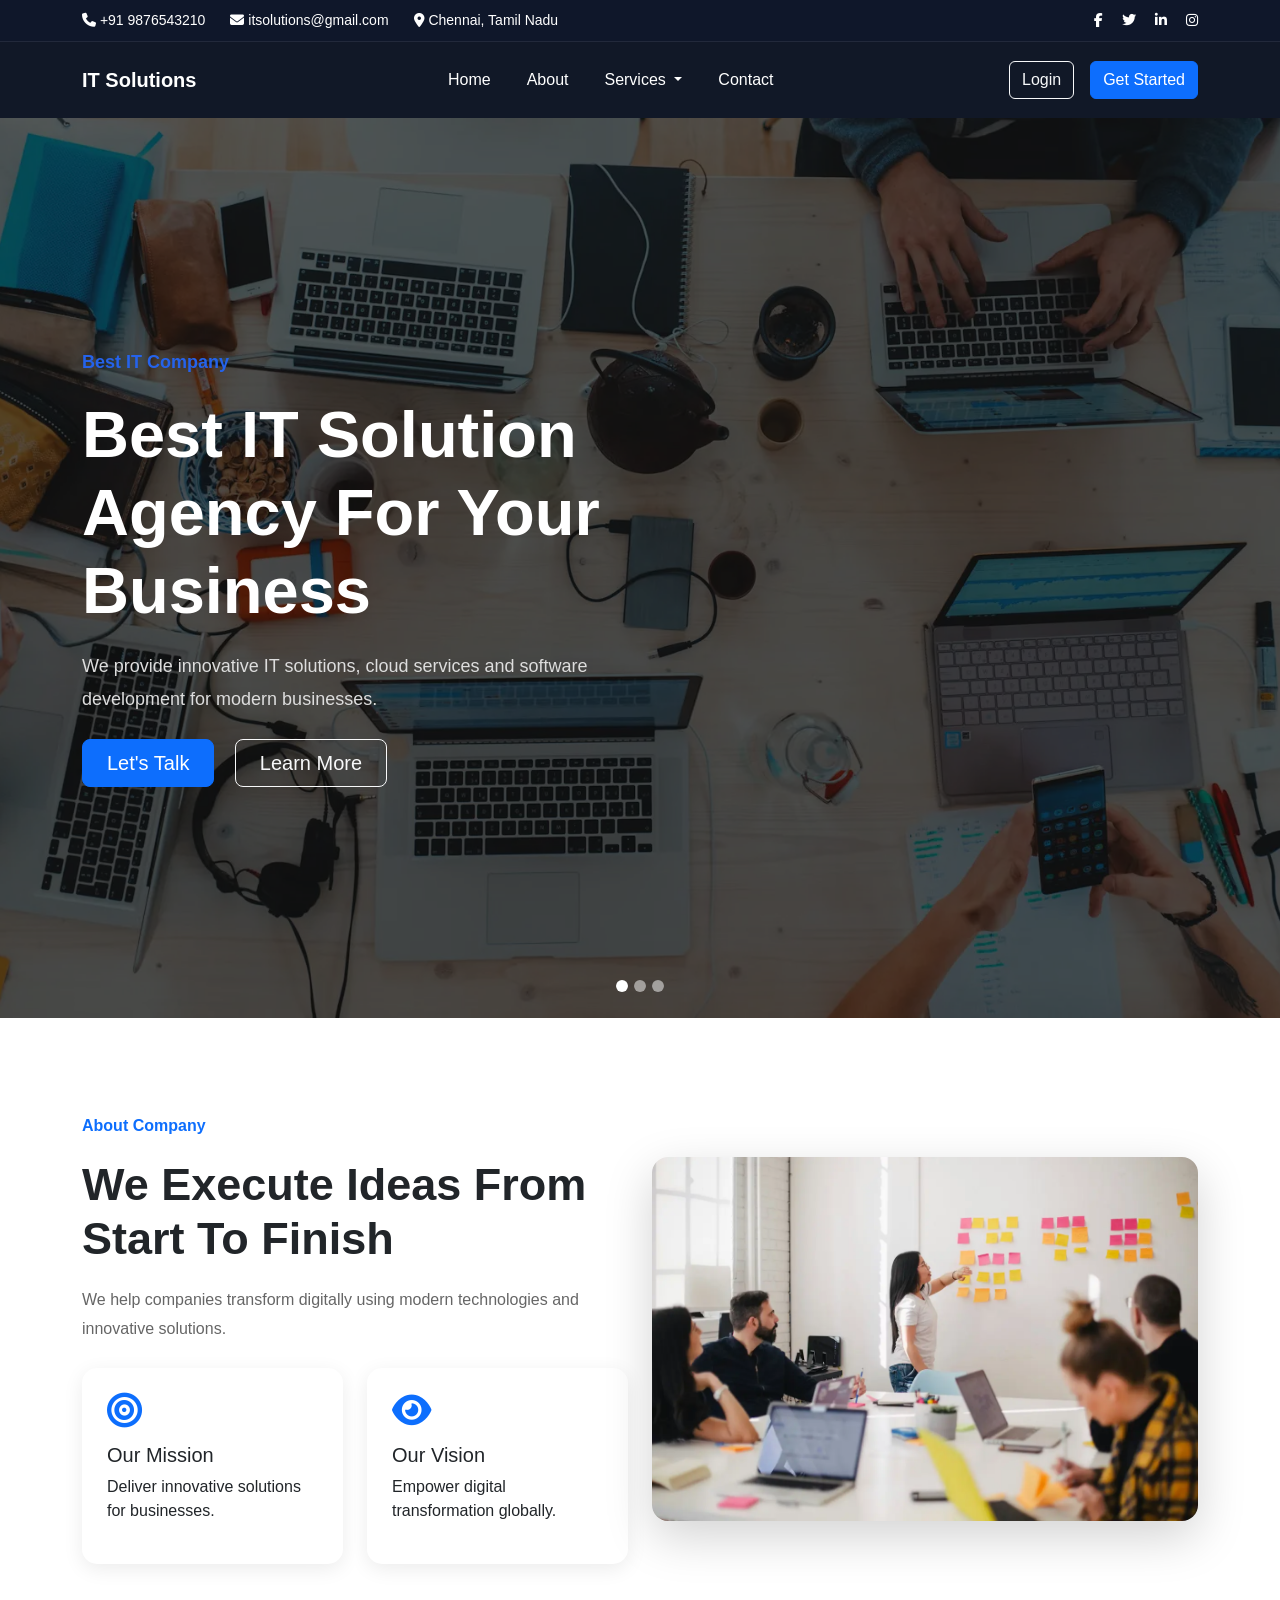
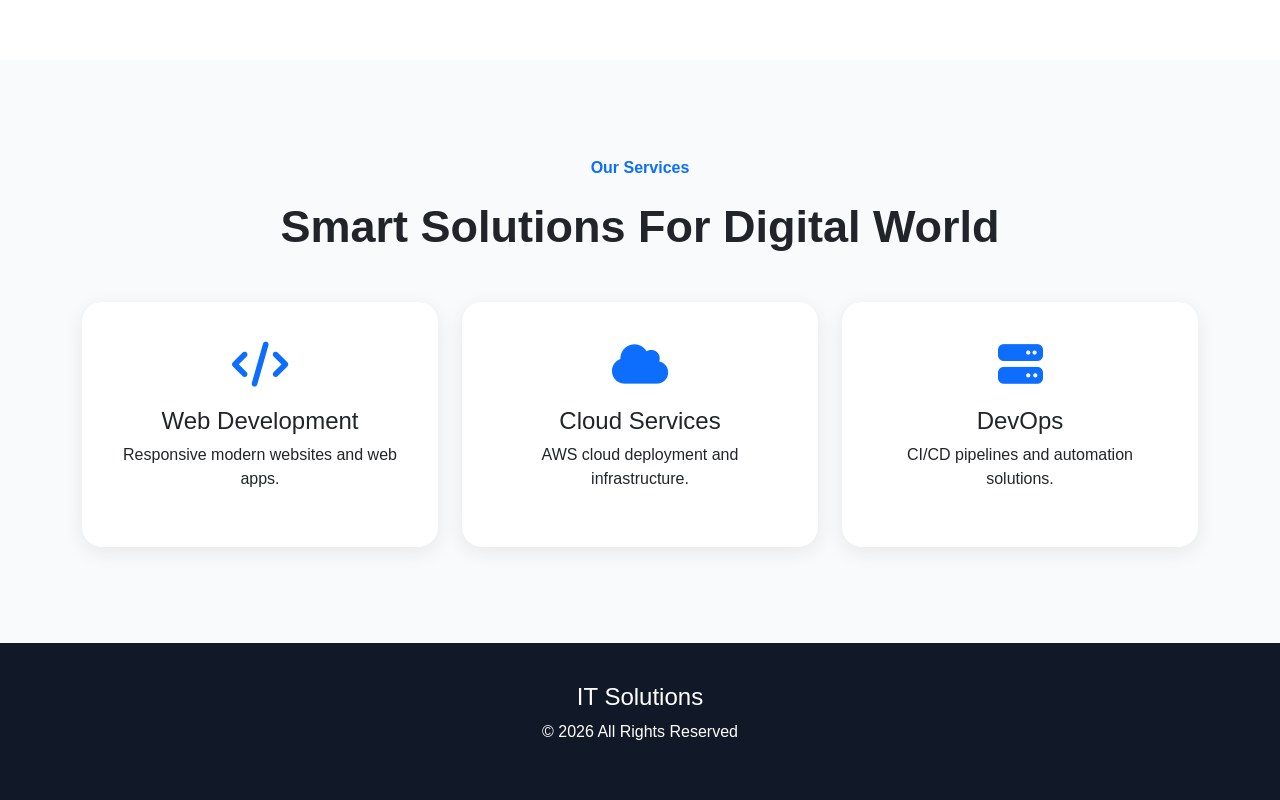
==== index.html @ 68b356f6 "first commit" ====
<!DOCTYPE html>
<html lang="en">
<head>
    <meta charset="UTF-8" />
    <meta name="viewport" content="width=device-width, initial-scale=1.0"/>
    <title>IT Solutions</title>

    <link href="https://cdn.jsdelivr.net/npm/bootstrap@5.3.3/dist/css/bootstrap.min.css" rel="stylesheet"/>
    <link rel="stylesheet"
href="https://cdnjs.cloudflare.com/ajax/libs/font-awesome/6.5.1/css/all.min.css">
    <link rel="stylesheet" href="css/style.css"/>
</head>
<body>

<!DOCTYPE html>
<html lang="en">

<head>

    <meta charset="UTF-8">
    <meta name="viewport" content="width=device-width, initial-scale=1.0">

    <title>IT Solutions</title>

    <!-- Bootstrap -->
    <link href="https://cdn.jsdelivr.net/npm/bootstrap@5.3.3/dist/css/bootstrap.min.css" rel="stylesheet">

    <!-- Font Awesome -->
    <link rel="stylesheet"
        href="https://cdnjs.cloudflare.com/ajax/libs/font-awesome/6.5.1/css/all.min.css">

    <!-- AOS Animation -->
    <link href="https://unpkg.com/aos@2.3.4/dist/aos.css" rel="stylesheet">

    <!-- CSS -->
    <link rel="stylesheet" href="css/style.css">

</head>

<body>

    <!-- ================= TOP HEADER ================= -->

    <div class="top-header">

        <div class="container">

            <div class="row align-items-center">

                <div class="col-lg-8">

                    <div class="top-info">

                        <span>
                            <i class="fa-solid fa-phone"></i>
                            +91 9876543210
                        </span>

                        <span>
                            <i class="fa-solid fa-envelope"></i>
                            itsolutions@gmail.com
                        </span>

                        <span class="d-none d-lg-inline-block">
                            <i class="fa-solid fa-location-dot"></i>
                            Chennai, Tamil Nadu
                        </span>

                    </div>

                </div>

                <div class="col-lg-4 text-end d-none d-lg-block">

                    <div class="social-icons">

                        <a href="#"><i class="fab fa-facebook-f"></i></a>

                        <a href="#"><i class="fab fa-twitter"></i></a>

                        <a href="#"><i class="fab fa-linkedin-in"></i></a>

                        <a href="#"><i class="fab fa-instagram"></i></a>

                    </div>

                </div>

            </div>

        </div>

    </div>

    <!-- ================= NAVBAR ================= -->

    <nav class="navbar navbar-expand-lg navbar-dark custom-navbar sticky-top">

        <div class="container">

            <a class="navbar-brand fw-bold" href="#">
                IT Solutions
            </a>

            <button class="navbar-toggler"
                type="button"
                data-bs-toggle="collapse"
                data-bs-target="#navbarNav">

                <span class="navbar-toggler-icon"></span>

            </button>

            <div class="collapse navbar-collapse" id="navbarNav">

                <ul class="navbar-nav mx-auto">

                    <li class="nav-item">
                        <a class="nav-link active" href="#">
                            Home
                        </a>
                    </li>

                    <li class="nav-item">
                        <a class="nav-link" href="#">
                            About
                        </a>
                    </li>

                    <li class="nav-item dropdown">

                        <a class="nav-link dropdown-toggle"
                            href="#"
                            data-bs-toggle="dropdown">

                            Services
                        </a>

                        <ul class="dropdown-menu">

                            <li>
                                <a class="dropdown-item" href="#">
                                    Web Development
                                </a>
                            </li>

                            <li>
                                <a class="dropdown-item" href="#">
                                    Cloud Services
                                </a>
                            </li>

                            <li>
                                <a class="dropdown-item" href="#">
                                    DevOps
                                </a>
                            </li>

                        </ul>

                    </li>

                    <li class="nav-item">
                        <a class="nav-link" href="#">
                            Contact
                        </a>
                    </li>

                </ul>

                <div class="d-flex gap-3">

                    <a href="login.html" class="btn btn-outline-light">
                        Login
                    </a>

                    <a href="register.html" class="btn btn-primary">
                        Get Started
                    </a>

                </div>

            </div>

        </div>

    </nav>
<!-- hero section -->

<section class="hero-slider">

    <div id="mainSlider"
        class="carousel slide carousel-fade"
        data-bs-ride="carousel">

        <!-- Indicators -->

        <div class="carousel-indicators">

            <button type="button"
                data-bs-target="#mainSlider"
                data-bs-slide-to="0"
                class="active">
            </button>

            <button type="button"
                data-bs-target="#mainSlider"
                data-bs-slide-to="1">
            </button>

            <button type="button"
                data-bs-target="#mainSlider"
                data-bs-slide-to="2">
            </button>

        </div>

        <!-- Slides -->

        <div class="carousel-inner">

            <!-- SLIDE 1 -->

            <div class="carousel-item active">

                <div class="slider-bg slider-1">

                    <div class="overlay">

                        <div class="container">

                            <div class="row align-items-center min-vh-100">

                                <div class="col-lg-6">

                                    <div class="hero-content"
                                        data-aos="fade-right">

                                        <span class="hero-subtitle">
                                            Best IT Company
                                        </span>

                                        <h1 class="hero-title">

                                            Best IT Solution Agency
                                            For Your Business

                                        </h1>

                                        <p class="hero-text">

                                            We provide innovative IT solutions,
                                            cloud services and software
                                            development for modern businesses.

                                        </p>

                                        <div class="mt-4">

                                            <a href="#"
                                                class="btn btn-primary btn-lg px-4 me-3">

                                                Let's Talk

                                            </a>

                                            <a href="#"
                                                class="btn btn-outline-light btn-lg px-4">

                                                Learn More

                                            </a>

                                        </div>

                                    </div>

                                </div>

                            </div>

                        </div>

                    </div>

                </div>

            </div>

            <!-- SLIDE 2 -->

            <div class="carousel-item">

                <div class="slider-bg slider-2">

                    <div class="overlay">

                        <div class="container">

                            <div class="row align-items-center min-vh-100">

                                <div class="col-lg-6">

                                    <div class="hero-content"
                                        data-aos="fade-right">

                                        <span class="hero-subtitle">
                                            Cloud & DevOps
                                        </span>

                                        <h1 class="hero-title">

                                            Smart Cloud Solutions
                                            For Digital Business

                                        </h1>

                                        <p class="hero-text">

                                            Deploy scalable cloud infrastructure
                                            with automation and DevOps solutions.

                                        </p>

                                        <div class="mt-4">

                                            <a href="#"
                                                class="btn btn-primary btn-lg px-4 me-3">

                                                Explore More

                                            </a>

                                            <a href="#"
                                                class="btn btn-outline-light btn-lg px-4">

                                                Contact Us

                                            </a>

                                        </div>

                                    </div>

                                </div>

                            </div>

                        </div>

                    </div>

                </div>

            </div>

            <!-- SLIDE 3 -->

            <div class="carousel-item">

                <div class="slider-bg slider-3">

                    <div class="overlay">

                        <div class="container">

                            <div class="row align-items-center min-vh-100">

                                <div class="col-lg-6">

                                    <div class="hero-content"
                                        data-aos="fade-right">

                                        <span class="hero-subtitle">
                                            Web Development
                                        </span>

                                        <h1 class="hero-title">

                                            Modern Websites &
                                            Application Development

                                        </h1>

                                        <p class="hero-text">

                                            Responsive and modern websites
                                            for startups and enterprises.

                                        </p>

                                        <div class="mt-4">

                                            <a href="#"
                                                class="btn btn-primary btn-lg px-4 me-3">

                                                Get Started

                                            </a>

                                            <a href="#"
                                                class="btn btn-outline-light btn-lg px-4">

                                                View Services

                                            </a>

                                        </div>

                                    </div>

                                </div>

                            </div>

                        </div>

                    </div>

                </div>

            </div>

        </div>

        <!-- Controls -->

        <!-- <button class="carousel-control-prev"
            type="button"
            data-bs-target="#mainSlider"
            data-bs-slide="prev">

            <span class="carousel-control-prev-icon"></span>

        </button>

        <button class="carousel-control-next"
            type="button"
            data-bs-target="#mainSlider"
            data-bs-slide="next">

            <span class="carousel-control-next-icon"></span>

        </button> -->

    </div>

</section>

    <!-- ================= ABOUT SECTION ================= -->

    <section class="about-section py-5">

        <div class="container py-5">

            <div class="row align-items-center">

                <div class="col-lg-6">

                    <div data-aos="fade-up">

                        <span class="section-subtitle">
                            About Company
                        </span>

                        <h2 class="section-title">

                            We Execute Ideas From Start To Finish

                        </h2>

                        <p class="section-text">

                            We help companies transform digitally
                            using modern technologies and innovative
                            solutions.

                        </p>

                        <div class="row mt-4">

                            <div class="col-md-6">

                                <div class="about-card">

                                    <i class="fa-solid fa-bullseye"></i>

                                    <h5>Our Mission</h5>

                                    <p>
                                        Deliver innovative solutions
                                        for businesses.
                                    </p>

                                </div>

                            </div>

                            <div class="col-md-6">

                                <div class="about-card">

                                    <i class="fa-solid fa-eye"></i>

                                    <h5>Our Vision</h5>

                                    <p>
                                        Empower digital transformation
                                        globally.
                                    </p>

                                </div>

                            </div>

                        </div>

                    </div>

                </div>

                <div class="col-lg-6 text-center mt-5 mt-lg-0">

                    <img src="assets/img/about.webp"
                        class="img-fluid rounded-4 shadow-lg"
                        data-aos="zoom-in">

                </div>

            </div>

        </div>

    </section>

    <!-- ================= SERVICES ================= -->

    <section class="services-section py-5">

        <div class="container py-5">

            <div class="text-center mb-5">

                <span class="section-subtitle">
                    Our Services
                </span>

                <h2 class="section-title">
                    Smart Solutions For Digital World
                </h2>

            </div>

            <div class="row g-4">

                <div class="col-lg-4 col-md-6">

                    <div class="service-card"
                        data-aos="fade-up">

                        <i class="fa-solid fa-code"></i>

                        <h4>Web Development</h4>

                        <p>
                            Responsive modern websites and web apps.
                        </p>

                    </div>

                </div>

                <div class="col-lg-4 col-md-6">

                    <div class="service-card"
                        data-aos="fade-up"
                        data-aos-delay="200">

                        <i class="fa-solid fa-cloud"></i>

                        <h4>Cloud Services</h4>

                        <p>
                            AWS cloud deployment and infrastructure.
                        </p>

                    </div>

                </div>

                <div class="col-lg-4 col-md-6">

                    <div class="service-card"
                        data-aos="fade-up"
                        data-aos-delay="400">

                        <i class="fa-solid fa-server"></i>

                        <h4>DevOps</h4>

                        <p>
                            CI/CD pipelines and automation solutions.
                        </p>

                    </div>

                </div>

            </div>

        </div>

    </section>

    <!-- ================= FOOTER ================= -->

    <footer class="footer">

        <div class="container">

            <div class="text-center">

                <h4>IT Solutions</h4>

                <p>
                    © 2026 All Rights Reserved
                </p>

            </div>

        </div>

    </footer>

    <!-- Bootstrap -->
    <script src="https://cdn.jsdelivr.net/npm/bootstrap@5.3.3/dist/js/bootstrap.bundle.min.js"></script>

    <!-- AOS -->
    <script src="https://unpkg.com/aos@2.3.4/dist/aos.js"></script>

    <script>
        AOS.init({
            duration: 1000,
            once: true
        });
    </script>

</body>

</html>
---- css/style.css ----
*{
    margin:0;
    padding:0;
    box-sizing:border-box;
}

body{
    font-family:Arial, sans-serif;
}

/* TOP HEADER */

.top-header{
    /* background:#263556;
    color:white;
    padding:10px 0;
    font-size:14px; */

    background:#0F172A;
    color:white;
    padding:10px 0;
    font-size:14px;
    border-bottom:1px solid rgba(255,255,255,0.08);
}

.top-info{
    display:flex;
    gap:25px;
    flex-wrap:wrap;
}

.social-icons a{
    color:white;
    margin-left:15px;
    transition:0.3s;
}

.social-icons a:hover{
    color:#0d6efd;
}

/* NAVBAR */
/* NAVBAR */

.custom-navbar{
    background:#111827;
    padding:18px 0;
    transition:0.3s;
}

/* NAV LINKS */

.nav-link{
    color:#fff !important;
    margin:0 10px;
    font-weight:500;
    position:relative;
    transition:0.3s;
}

.nav-link:hover{
    color:#2563EB !important;
}

/* HERO */

/* ================= HERO SLIDER ================= */

.hero-slider{
    position:relative;
}

.slider-bg{
    min-height:100vh;
    background-size:cover;
    background-position:center;
    position:relative;
}

.slider-1{
    background-image:url('/assets/img/banner1.webp');
}

.slider-2{
    background-image:url('/assets/img/banner2.webp');
}

.slider-3{
    background-image:url('/assets/img/banner3.webp');
}

.overlay{
    background:rgba(0,0,0,0.65);
    width:100%;
    min-height:100vh;
    display:flex;
    align-items:center;
}

.hero-content{
    color:white;
}

.hero-subtitle{
    color:#2563EB;
    font-size:18px;
    font-weight:600;
}

.hero-title{
    font-size:65px;
    font-weight:700;
    margin-top:20px;
    line-height:1.2;
}

.hero-text{
    margin-top:20px;
    font-size:18px;
    line-height:1.8;
    color:#ddd;
}

/* Carousel Controls */

.carousel-control-prev,
.carousel-control-next{
    width:5%;
}

.carousel-indicators button{
    width:12px !important;
    height:12px !important;
    border-radius:50%;
}

/* Animation */

.carousel-item{
    transition:transform 1s ease-in-out,
    opacity 1s ease-in-out;
}

/* ABOUT */

.about-section{
    background:#fff;
}

.section-subtitle{
    color:#0d6efd;
    font-weight:600;
}

.section-title{
    font-size:45px;
    font-weight:700;
    margin:20px 0;
}

.section-text{
    color:#666;
    line-height:1.8;
}

.about-card{
    background:#fff;
    padding:25px;
    border-radius:15px;
    box-shadow:0 5px 20px rgba(0,0,0,0.08);
    transition:0.4s;
    height:100%;
}

.about-card:hover{
    transform:translateY(-10px);
}

.about-card i{
    font-size:35px;
    color:#0d6efd;
    margin-bottom:15px;
}

/* SERVICES */

.services-section{
    background:#f8fafc;
}

.service-card{
    background:white;
    padding:40px 30px;
    border-radius:20px;
    text-align:center;
    transition:0.4s;
    height:100%;
    box-shadow:0 5px 20px rgba(0,0,0,0.08);
}

.service-card:hover{
    transform:translateY(-10px);
}

.service-card i{
    font-size:45px;
    color:#0d6efd;
    margin-bottom:20px;
}

/* FOOTER */

.footer{
    background:#111827;
    color:white;
    padding:40px 0;
}

/* AUTH PAGES (Login/Register) */

.auth-wrapper {
    min-height: 100vh;
    display: flex;
    align-items: center;
    justify-content: center;
    background: #0F172A; /* Changed to a dark, theme-fitting background */
}

.auth-card {
    background: #fff;
    border-radius: 20px;
    overflow: hidden;
    box-shadow: 0 15px 35px rgba(0,0,0,0.1);
    width: 100%;
    max-width: 1000px;
    border: none;
}

.auth-image-side {
    background: linear-gradient(rgba(37, 99, 235, 0.85), rgba(17, 24, 39, 0.9)), 
                url('../assets/img/banner2.webp');
    background-size: cover;
    background-position: center;
    display: flex;
    flex-direction: column;
    justify-content: center;
    padding: 50px;
    color: white;
}

.auth-form-side {
    padding: 50px;
}

.auth-btn {
    padding: 12px;
    font-weight: 600;
    transition: 0.3s;
}

/* DASHBOARD STYLES */

.dashboard-wrapper {
    background: #f8fafc;
    min-height: 100vh;
}

/* DASHBOARD NAVBAR */

.dashboard-navbar {
    background: #111827 !important;
    border-bottom: 1px solid rgba(255,255,255,0.05);
}

@media(max-width: 576px) {
    .dashboard-navbar {
        padding-left: 10px !important;
        padding-right: 10px !important;
    }
    .dashboard-navbar .navbar-brand {
        font-size: 1.1rem;
    }
}

.sidebar {
    background: #111827;
    height: calc(100vh - 70px);
    color: white;
    border-right: 1px solid rgba(255,255,255,0.05);
    position: sticky;
    top: 70px;
    overflow-y: auto;
}

.sidebar-link {
    color: rgba(255,255,255,0.7) !important;
    padding: 12px 20px !important;
    border-radius: 8px;
    margin-bottom: 5px;
    display: flex;
    align-items: center;
    gap: 12px;
    transition: 0.3s;
}

.sidebar-link:hover, .sidebar-link.active {
    background: rgba(37, 99, 235, 0.15);
    color: #3b82f6 !important;
}

.stat-card {
    border: none;
    border-radius: 15px;
    transition: 0.3s;
}

.stat-card i {
    font-size: 2.5rem;
    opacity: 0.3;
}

/* RESPONSIVE */

@media(max-width:991px){

    .hero-title{
        font-size:45px;
    }

    .section-title{
        font-size:35px;
    }

}

@media(max-width:768px){

    .hero-title{
        font-size:35px;
    }

    .hero-text{
        font-size:16px;
    }

    .section-title{
        font-size:28px;
    }

    .navbar-nav{
        margin:20px 0;
    }
    .overlay{
        text-align:center;
    }

}

@media(max-width:576px){

    .hero-title{
        font-size:28px;
    }

    .hero-section{
        text-align:center;
    }

}
---- css/style.css ----
*{
    margin:0;
    padding:0;
    box-sizing:border-box;
}

body{
    font-family:Arial, sans-serif;
}

/* TOP HEADER */

.top-header{
    /* background:#263556;
    color:white;
    padding:10px 0;
    font-size:14px; */

    background:#0F172A;
    color:white;
    padding:10px 0;
    font-size:14px;
    border-bottom:1px solid rgba(255,255,255,0.08);
}

.top-info{
    display:flex;
    gap:25px;
    flex-wrap:wrap;
}

.social-icons a{
    color:white;
    margin-left:15px;
    transition:0.3s;
}

.social-icons a:hover{
    color:#0d6efd;
}

/* NAVBAR */
/* NAVBAR */

.custom-navbar{
    background:#111827;
    padding:18px 0;
    transition:0.3s;
}

/* NAV LINKS */

.nav-link{
    color:#fff !important;
    margin:0 10px;
    font-weight:500;
    position:relative;
    transition:0.3s;
}

.nav-link:hover{
    color:#2563EB !important;
}

/* HERO */

/* ================= HERO SLIDER ================= */

.hero-slider{
    position:relative;
}

.slider-bg{
    min-height:100vh;
    background-size:cover;
    background-position:center;
    position:relative;
}

.slider-1{
    background-image:url('/assets/img/banner1.webp');
}

.slider-2{
    background-image:url('/assets/img/banner2.webp');
}

.slider-3{
    background-image:url('/assets/img/banner3.webp');
}

.overlay{
    background:rgba(0,0,0,0.65);
    width:100%;
    min-height:100vh;
    display:flex;
    align-items:center;
}

.hero-content{
    color:white;
}

.hero-subtitle{
    color:#2563EB;
    font-size:18px;
    font-weight:600;
}

.hero-title{
    font-size:65px;
    font-weight:700;
    margin-top:20px;
    line-height:1.2;
}

.hero-text{
    margin-top:20px;
    font-size:18px;
    line-height:1.8;
    color:#ddd;
}

/* Carousel Controls */

.carousel-control-prev,
.carousel-control-next{
    width:5%;
}

.carousel-indicators button{
    width:12px !important;
    height:12px !important;
    border-radius:50%;
}

/* Animation */

.carousel-item{
    transition:transform 1s ease-in-out,
    opacity 1s ease-in-out;
}

/* ABOUT */

.about-section{
    background:#fff;
}

.section-subtitle{
    color:#0d6efd;
    font-weight:600;
}

.section-title{
    font-size:45px;
    font-weight:700;
    margin:20px 0;
}

.section-text{
    color:#666;
    line-height:1.8;
}

.about-card{
    background:#fff;
    padding:25px;
    border-radius:15px;
    box-shadow:0 5px 20px rgba(0,0,0,0.08);
    transition:0.4s;
    height:100%;
}

.about-card:hover{
    transform:translateY(-10px);
}

.about-card i{
    font-size:35px;
    color:#0d6efd;
    margin-bottom:15px;
}

/* SERVICES */

.services-section{
    background:#f8fafc;
}

.service-card{
    background:white;
    padding:40px 30px;
    border-radius:20px;
    text-align:center;
    transition:0.4s;
    height:100%;
    box-shadow:0 5px 20px rgba(0,0,0,0.08);
}

.service-card:hover{
    transform:translateY(-10px);
}

.service-card i{
    font-size:45px;
    color:#0d6efd;
    margin-bottom:20px;
}

/* FOOTER */

.footer{
    background:#111827;
    color:white;
    padding:40px 0;
}

/* AUTH PAGES (Login/Register) */

.auth-wrapper {
    min-height: 100vh;
    display: flex;
    align-items: center;
    justify-content: center;
    background: #0F172A; /* Changed to a dark, theme-fitting background */
}

.auth-card {
    background: #fff;
    border-radius: 20px;
    overflow: hidden;
    box-shadow: 0 15px 35px rgba(0,0,0,0.1);
    width: 100%;
    max-width: 1000px;
    border: none;
}

.auth-image-side {
    background: linear-gradient(rgba(37, 99, 235, 0.85), rgba(17, 24, 39, 0.9)), 
                url('../assets/img/banner2.webp');
    background-size: cover;
    background-position: center;
    display: flex;
    flex-direction: column;
    justify-content: center;
    padding: 50px;
    color: white;
}

.auth-form-side {
    padding: 50px;
}

.auth-btn {
    padding: 12px;
    font-weight: 600;
    transition: 0.3s;
}

/* DASHBOARD STYLES */

.dashboard-wrapper {
    background: #f8fafc;
    min-height: 100vh;
}

/* DASHBOARD NAVBAR */

.dashboard-navbar {
    background: #111827 !important;
    border-bottom: 1px solid rgba(255,255,255,0.05);
}

@media(max-width: 576px) {
    .dashboard-navbar {
        padding-left: 10px !important;
        padding-right: 10px !important;
    }
    .dashboard-navbar .navbar-brand {
        font-size: 1.1rem;
    }
}

.sidebar {
    background: #111827;
    height: calc(100vh - 70px);
    color: white;
    border-right: 1px solid rgba(255,255,255,0.05);
    position: sticky;
    top: 70px;
    overflow-y: auto;
}

.sidebar-link {
    color: rgba(255,255,255,0.7) !important;
    padding: 12px 20px !important;
    border-radius: 8px;
    margin-bottom: 5px;
    display: flex;
    align-items: center;
    gap: 12px;
    transition: 0.3s;
}

.sidebar-link:hover, .sidebar-link.active {
    background: rgba(37, 99, 235, 0.15);
    color: #3b82f6 !important;
}

.stat-card {
    border: none;
    border-radius: 15px;
    transition: 0.3s;
}

.stat-card i {
    font-size: 2.5rem;
    opacity: 0.3;
}

/* RESPONSIVE */

@media(max-width:991px){

    .hero-title{
        font-size:45px;
    }

    .section-title{
        font-size:35px;
    }

}

@media(max-width:768px){

    .hero-title{
        font-size:35px;
    }

    .hero-text{
        font-size:16px;
    }

    .section-title{
        font-size:28px;
    }

    .navbar-nav{
        margin:20px 0;
    }
    .overlay{
        text-align:center;
    }

}

@media(max-width:576px){

    .hero-title{
        font-size:28px;
    }

    .hero-section{
        text-align:center;
    }

}
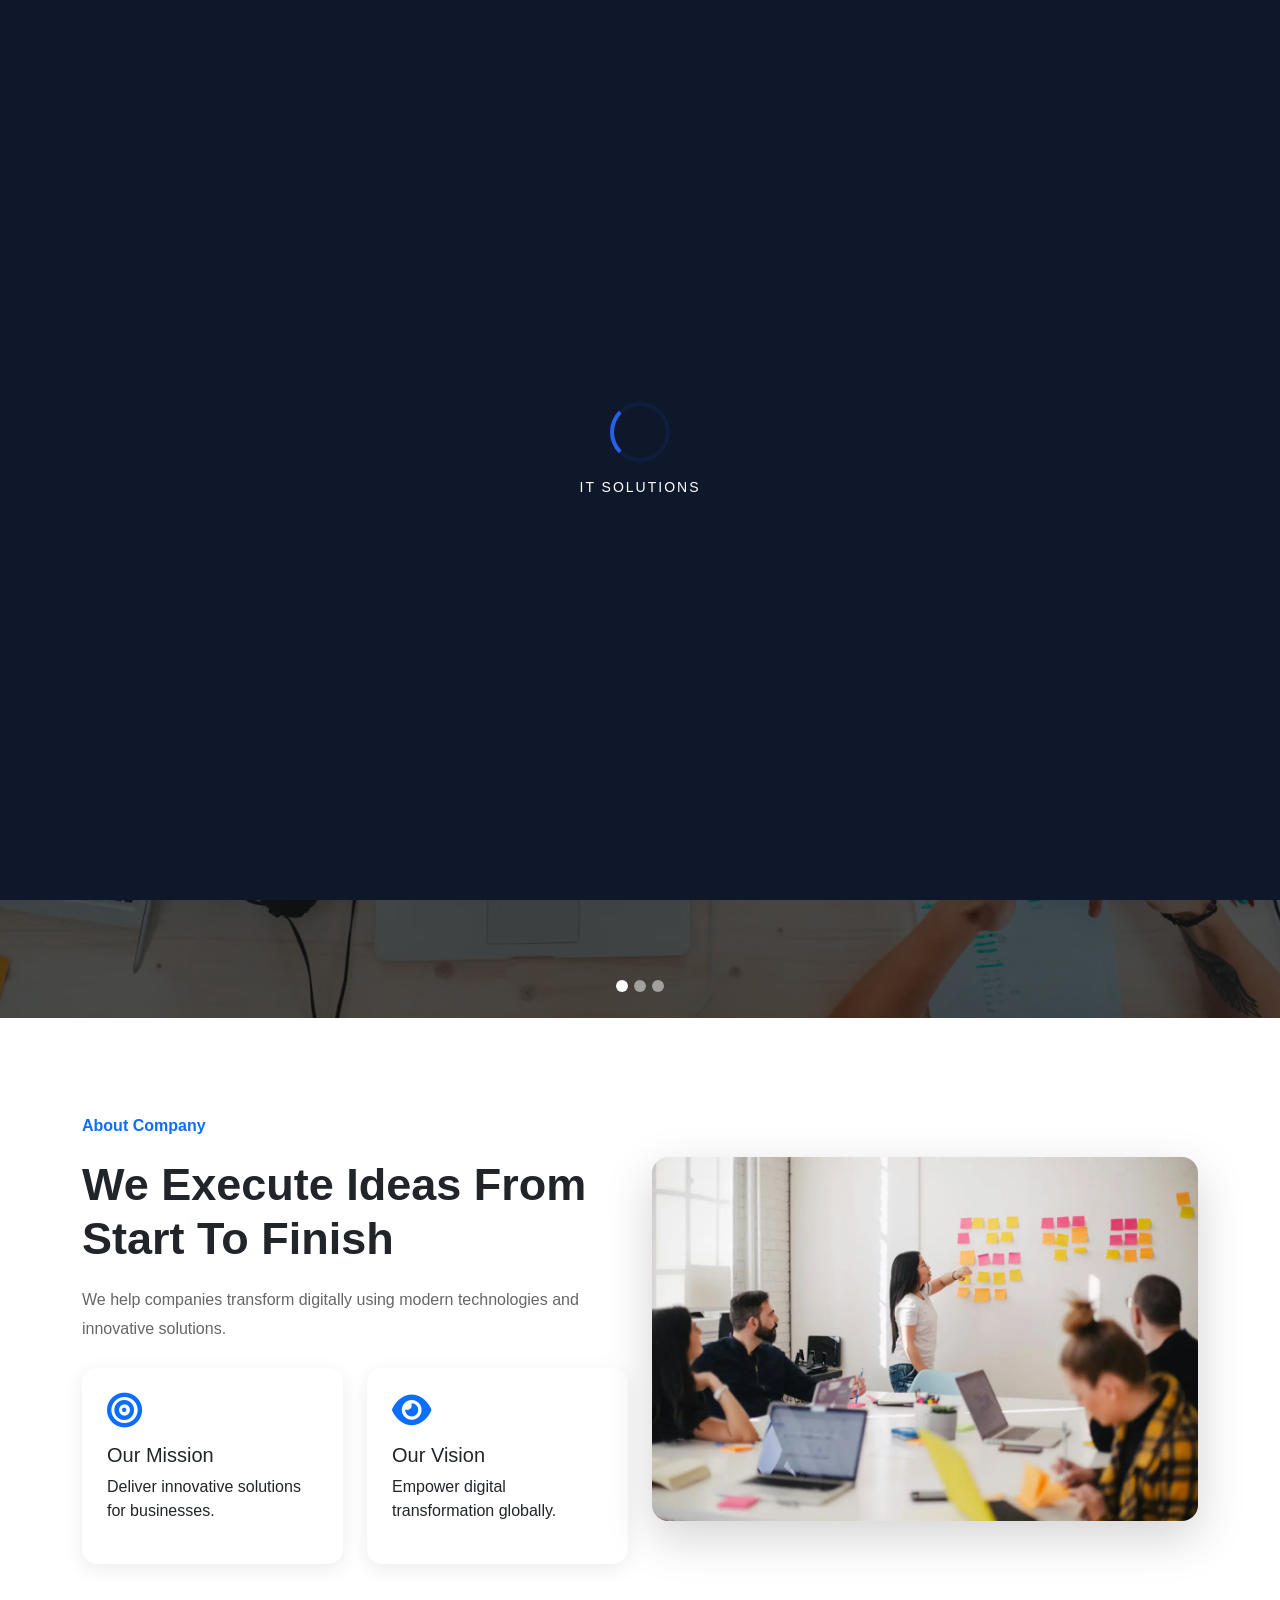
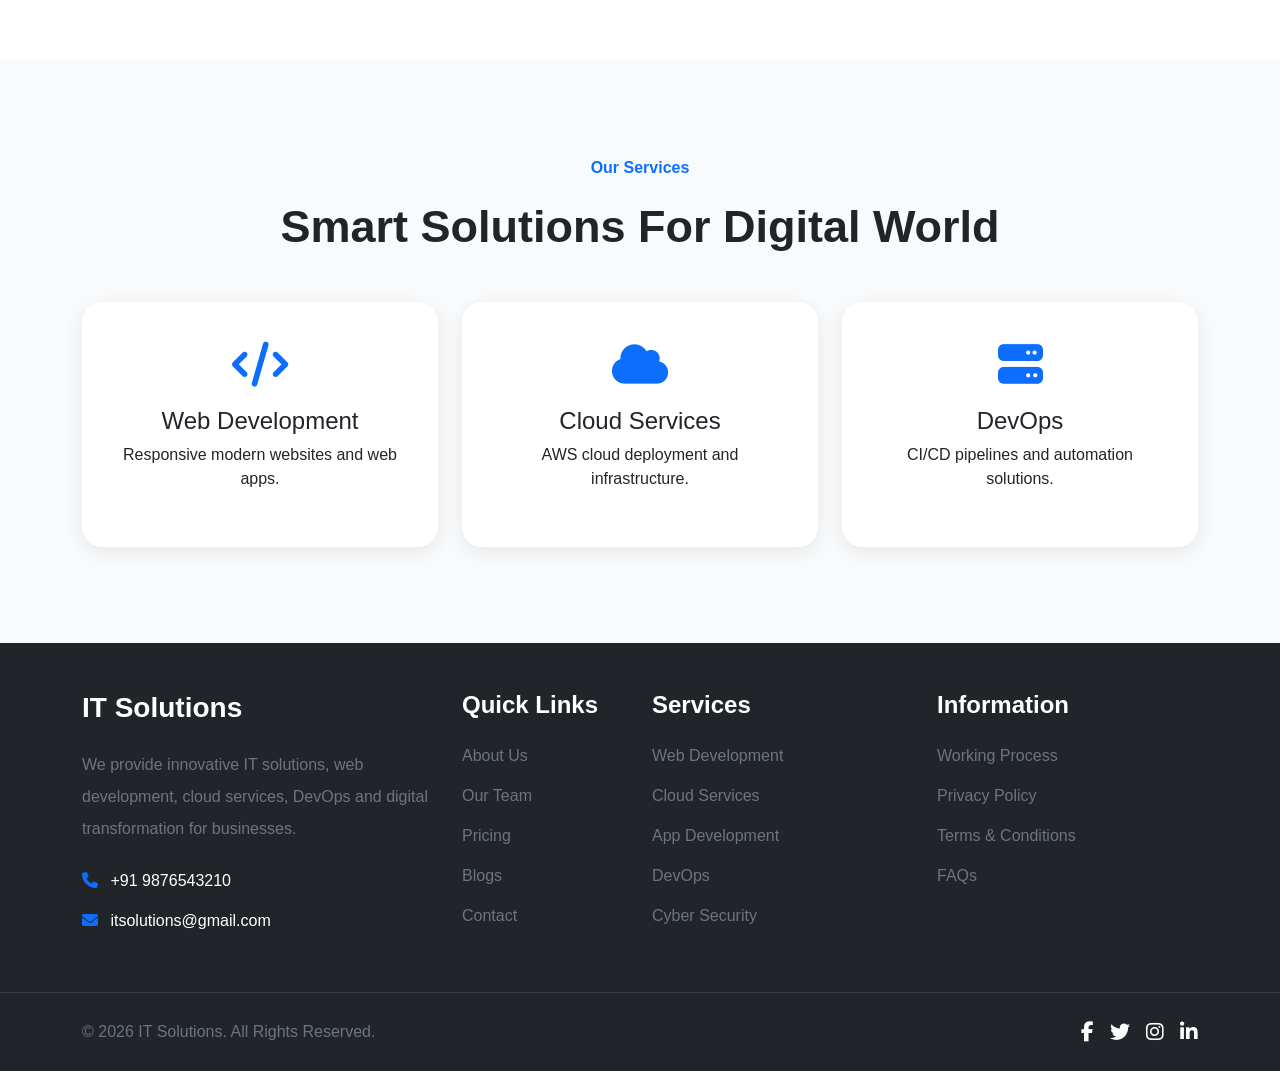
==== commit c19141b8: "footer changes" ====
--- a/index.html
+++ b/index.html
@@ -1,16 +1,4 @@
-<!DOCTYPE html>
-<html lang="en">
-<head>
-    <meta charset="UTF-8" />
-    <meta name="viewport" content="width=device-width, initial-scale=1.0"/>
-    <title>IT Solutions</title>
-
-    <link href="https://cdn.jsdelivr.net/npm/bootstrap@5.3.3/dist/css/bootstrap.min.css" rel="stylesheet"/>
-    <link rel="stylesheet"
-href="https://cdnjs.cloudflare.com/ajax/libs/font-awesome/6.5.1/css/all.min.css">
-    <link rel="stylesheet" href="css/style.css"/>
-</head>
-<body>
+
 
 <!DOCTYPE html>
 <html lang="en">
@@ -38,6 +26,12 @@
 </head>
 
 <body>
+
+    <!-- Preloader -->
+    <div id="preloader">
+        <div class="loader"></div>
+        <div class="loader-text">IT Solutions</div>
+    </div>
 
     <!-- ================= TOP HEADER ================= -->
 
@@ -74,13 +68,13 @@
 
                     <div class="social-icons">
 
-                        <a href="#"><i class="fab fa-facebook-f"></i></a>
-
-                        <a href="#"><i class="fab fa-twitter"></i></a>
-
-                        <a href="#"><i class="fab fa-linkedin-in"></i></a>
-
-                        <a href="#"><i class="fab fa-instagram"></i></a>
+                        <a href="404.html"><i class="fab fa-facebook-f"></i></a>
+
+                        <a href="404.html"><i class="fab fa-twitter"></i></a>
+
+                        <a href="404.html"><i class="fab fa-linkedin-in"></i></a>
+
+                        <a href="404.html"><i class="fab fa-instagram"></i></a>
 
                     </div>
 
@@ -98,7 +92,7 @@
 
         <div class="container">
 
-            <a class="navbar-brand fw-bold" href="#">
+            <a class="navbar-brand fw-bold" href="index.html">
                 IT Solutions
             </a>
 
@@ -116,13 +110,13 @@
                 <ul class="navbar-nav mx-auto">
 
                     <li class="nav-item">
-                        <a class="nav-link active" href="#">
+                        <a class="nav-link active" href="index.html">
                             Home
                         </a>
                     </li>
 
                     <li class="nav-item">
-                        <a class="nav-link" href="#">
+                        <a class="nav-link" href="404.html">
                             About
                         </a>
                     </li>
@@ -139,19 +133,19 @@
                         <ul class="dropdown-menu">
 
                             <li>
-                                <a class="dropdown-item" href="#">
+                                <a class="dropdown-item" href="404.html">
                                     Web Development
                                 </a>
                             </li>
 
                             <li>
-                                <a class="dropdown-item" href="#">
+                                <a class="dropdown-item" href="404.html">
                                     Cloud Services
                                 </a>
                             </li>
 
                             <li>
-                                <a class="dropdown-item" href="#">
+                                <a class="dropdown-item" href="404.html">
                                     DevOps
                                 </a>
                             </li>
@@ -161,7 +155,7 @@
                     </li>
 
                     <li class="nav-item">
-                        <a class="nav-link" href="#">
+                        <a class="nav-link" href="404.html">
                             Contact
                         </a>
                     </li>
@@ -257,14 +251,14 @@
 
                                         <div class="mt-4">
 
-                                            <a href="#"
+                                            <a href="404.html"
                                                 class="btn btn-primary btn-lg px-4 me-3">
 
                                                 Let's Talk
 
                                             </a>
 
-                                            <a href="#"
+                                            <a href="404.html"
                                                 class="btn btn-outline-light btn-lg px-4">
 
                                                 Learn More
@@ -324,14 +318,14 @@
 
                                         <div class="mt-4">
 
-                                            <a href="#"
+                                            <a href="404.html"
                                                 class="btn btn-primary btn-lg px-4 me-3">
 
                                                 Explore More
 
                                             </a>
 
-                                            <a href="#"
+                                            <a href="404.html"
                                                 class="btn btn-outline-light btn-lg px-4">
 
                                                 Contact Us
@@ -391,14 +385,14 @@
 
                                         <div class="mt-4">
 
-                                            <a href="#"
+                                            <a href="404.html"
                                                 class="btn btn-primary btn-lg px-4 me-3">
 
                                                 Get Started
 
                                             </a>
 
-                                            <a href="#"
+                                            <a href="404.html"
                                                 class="btn btn-outline-light btn-lg px-4">
 
                                                 View Services
@@ -612,25 +606,289 @@
 
     </section>
 
-    <!-- ================= FOOTER ================= -->
-
-    <footer class="footer">
+  
+    <footer class="bg-dark text-white pt-5">
+
+    <!-- Footer Top -->
+
+    <div class="container">
+
+        <div class="row">
+
+            <!-- About -->
+
+            <div class="col-lg-4 col-md-6">
+
+                <h3 class="fw-bold mb-4">
+                    IT Solutions
+                </h3>
+
+                <p class="text-secondary lh-lg">
+
+                    We provide innovative IT solutions,
+                    web development, cloud services,
+                    DevOps and digital transformation
+                    for businesses.
+
+                </p>
+
+                <div class="d-flex flex-column gap-3 mt-4">
+
+                    <p class="mb-0">
+
+                        <i class="fa-solid fa-phone text-primary me-2"></i>
+
+                        +91 9876543210
+
+                    </p>
+
+                    <p class="mb-0">
+
+                        <i class="fa-solid fa-envelope text-primary me-2"></i>
+
+                        itsolutions@gmail.com
+
+                    </p>
+
+                </div>
+
+            </div>
+
+            <!-- Quick Links -->
+
+            <div class="col-lg-2 col-md-6">
+
+                <h4 class="fw-semibold mb-4">
+                    Quick Links
+                </h4>
+
+                <ul class="list-unstyled d-flex flex-column gap-3">
+
+                    <li>
+                        <a href="404.html"
+                            class="text-secondary text-decoration-none">
+
+                            About Us
+
+                        </a>
+                    </li>
+
+                    <li>
+                        <a href="404.html"
+                            class="text-secondary text-decoration-none">
+
+                            Our Team
+
+                        </a>
+                    </li>
+
+                    <li>
+                        <a href="404.html"
+                            class="text-secondary text-decoration-none">
+
+                            Pricing
+
+                        </a>
+                    </li>
+
+                    <li>
+                        <a href="404.html"
+                            class="text-secondary text-decoration-none">
+
+                            Blogs
+
+                        </a>
+                    </li>
+
+                    <li>
+                        <a href="404.html"
+                            class="text-secondary text-decoration-none">
+
+                            Contact
+
+                        </a>
+                    </li>
+
+                </ul>
+
+            </div>
+
+            <!-- Services -->
+
+            <div class="col-lg-3 col-md-6">
+
+                <h4 class="fw-semibold mb-4">
+                    Services
+                </h4>
+
+                <ul class="list-unstyled d-flex flex-column gap-3">
+
+                    <li>
+                        <a href="404.html"
+                            class="text-secondary text-decoration-none">
+
+                            Web Development
+
+                        </a>
+                    </li>
+
+                    <li>
+                        <a href="404.html"
+                            class="text-secondary text-decoration-none">
+
+                            Cloud Services
+
+                        </a>
+                    </li>
+
+                    <li>
+                        <a href="404.html"
+                            class="text-secondary text-decoration-none">
+
+                            App Development
+
+                        </a>
+                    </li>
+
+                    <li>
+                        <a href="404.html"
+                            class="text-secondary text-decoration-none">
+
+                            DevOps
+
+                        </a>
+                    </li>
+
+                    <li>
+                        <a href="404.html"
+                            class="text-secondary text-decoration-none">
+
+                            Cyber Security
+
+                        </a>
+                    </li>
+
+                </ul>
+
+            </div>
+
+            <!-- Information -->
+
+            <div class="col-lg-3 col-md-6">
+
+                <h4 class="fw-semibold mb-4">
+                    Information
+                </h4>
+
+                <ul class="list-unstyled d-flex flex-column gap-3">
+
+                    <li>
+                        <a href="404.html"
+                            class="text-secondary text-decoration-none">
+
+                            Working Process
+
+                        </a>
+                    </li>
+
+                    <li>
+                        <a href="404.html"
+                            class="text-secondary text-decoration-none">
+
+                            Privacy Policy
+
+                        </a>
+                    </li>
+
+                    <li>
+                        <a href="404.html"
+                            class="text-secondary text-decoration-none">
+
+                            Terms & Conditions
+
+                        </a>
+                    </li>
+
+                    <li>
+                        <a href="404.html"
+                            class="text-secondary text-decoration-none">
+
+                            FAQs
+
+                        </a>
+                    </li>
+
+                </ul>
+
+            </div>
+
+        </div>
+
+    </div>
+
+    <!-- Footer Bottom -->
+
+    <div class="border-top border-secondary border-opacity-25 mt-5 py-4">
 
         <div class="container">
 
-            <div class="text-center">
-
-                <h4>IT Solutions</h4>
-
-                <p>
-                    © 2026 All Rights Reserved
-                </p>
+            <div class="row align-items-center">
+
+                <div class="col-lg-6 text-center text-lg-start">
+
+                    <p class="mb-0 text-secondary">
+
+                        © 2026 IT Solutions.
+                        All Rights Reserved.
+
+                    </p>
+
+                </div>
+
+                <div class="col-lg-6">
+
+                    <div class="d-flex justify-content-center justify-content-lg-end gap-3 mt-3 mt-lg-0">
+
+                        <a href="404.html"
+                            class="text-white fs-5">
+
+                            <i class="fab fa-facebook-f"></i>
+
+                        </a>
+
+                        <a href="404.html"
+                            class="text-white fs-5">
+
+                            <i class="fab fa-twitter"></i>
+
+                        </a>
+
+                        <a href="404.html"
+                            class="text-white fs-5">
+
+                            <i class="fab fa-instagram"></i>
+
+                        </a>
+
+                        <a href="404.html"
+                            class="text-white fs-5">
+
+                            <i class="fab fa-linkedin-in"></i>
+
+                        </a>
+
+                    </div>
+
+                </div>
 
             </div>
 
         </div>
 
-    </footer>
+    </div>
+
+</footer>
+
 
     <!-- Bootstrap -->
     <script src="https://cdn.jsdelivr.net/npm/bootstrap@5.3.3/dist/js/bootstrap.bundle.min.js"></script>
@@ -645,6 +903,20 @@
         });
     </script>
 
+    <script>
+        window.addEventListener('load', function() {
+            setTimeout(function() {
+                const preloader = document.getElementById('preloader');
+                if(preloader) {
+                    preloader.style.opacity = '0';
+                    setTimeout(() => {
+                        preloader.style.display = 'none';
+                    }, 500);
+                }
+            }, 2000); // 2 seconds delay
+        });
+    </script>
+
 </body>
 
 </html>
--- a/css/style.css
+++ b/css/style.css
@@ -6,6 +6,44 @@
 
 body{
     font-family:Arial, sans-serif;
+}
+
+/* PRELOADER */
+#preloader {
+    position: fixed;
+    top: 0;
+    left: 0;
+    width: 100%;
+    height: 100%;
+    background: #0F172A;
+    display: flex;
+    flex-direction: column;
+    justify-content: center;
+    align-items: center;
+    z-index: 99999;
+    transition: 0.5s opacity ease;
+}
+
+.loader {
+    width: 60px;
+    height: 60px;
+    border: 4px solid rgba(37, 99, 235, 0.1);
+    border-left-color: #2563EB;
+    border-radius: 50%;
+    animation: spin 1s linear infinite;
+}
+
+.loader-text {
+    color: #fff;
+    margin-top: 15px;
+    font-size: 14px;
+    letter-spacing: 2px;
+    text-transform: uppercase;
+    font-weight: 500;
+}
+
+@keyframes spin {
+    to { transform: rotate(360deg); }
 }
 
 /* TOP HEADER */
@@ -238,7 +276,7 @@
 
 .auth-image-side {
     background: linear-gradient(rgba(37, 99, 235, 0.85), rgba(17, 24, 39, 0.9)), 
-                url('../assets/img/banner2.webp');
+                url('/assets/img/banner2.webp');
     background-size: cover;
     background-position: center;
     display: flex;
@@ -367,3 +405,4 @@
     }
 
 }
+
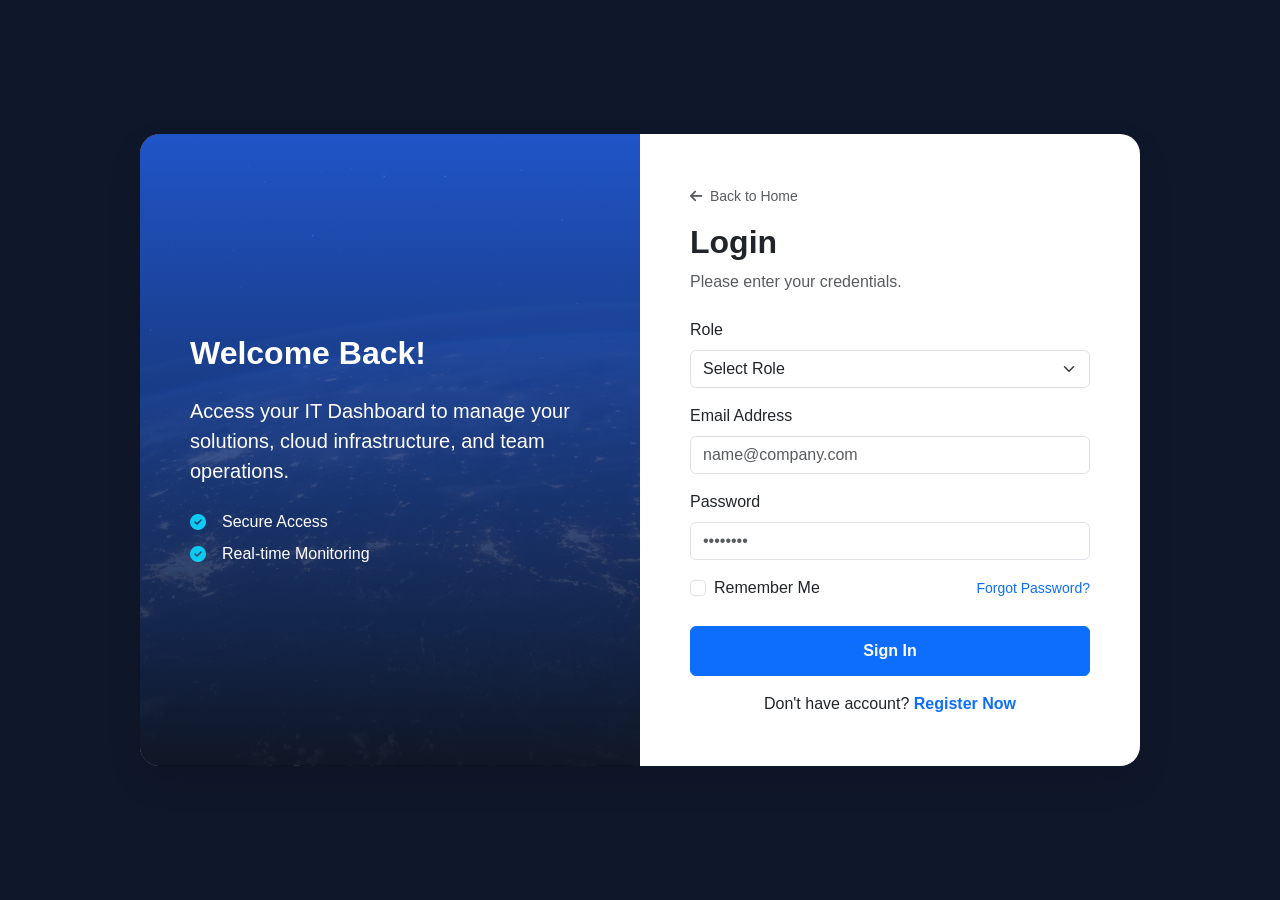
==== commit 4b71d699: "login page changes" ====
--- a/index.html
+++ b/index.html
@@ -1,922 +1,96 @@
-
-
 <!DOCTYPE html>
 <html lang="en">
-
 <head>
-
     <meta charset="UTF-8">
     <meta name="viewport" content="width=device-width, initial-scale=1.0">
+    <title>Login</title>
 
-    <title>IT Solutions</title>
-
-    <!-- Bootstrap -->
     <link href="https://cdn.jsdelivr.net/npm/bootstrap@5.3.3/dist/css/bootstrap.min.css" rel="stylesheet">
-
-    <!-- Font Awesome -->
-    <link rel="stylesheet"
-        href="https://cdnjs.cloudflare.com/ajax/libs/font-awesome/6.5.1/css/all.min.css">
-
-    <!-- AOS Animation -->
     <link href="https://unpkg.com/aos@2.3.4/dist/aos.css" rel="stylesheet">
-
-    <!-- CSS -->
+    <link rel="stylesheet" href="https://cdnjs.cloudflare.com/ajax/libs/font-awesome/6.5.1/css/all.min.css">
     <link rel="stylesheet" href="css/style.css">
-
 </head>
-
 <body>
 
-    <!-- Preloader -->
-    <div id="preloader">
-        <div class="loader"></div>
-        <div class="loader-text">IT Solutions</div>
-    </div>
+<div class="auth-wrapper py-5 px-3">
+    <div class="auth-card" data-aos="zoom-in" data-aos-duration="1000">
+        <div class="row g-0">
+            
+            <!-- Left Side: Image & Content -->
+            <div class="col-lg-6 d-none d-lg-flex auth-image-side">
+                <div data-aos="fade-right" data-aos-delay="300">
+                    <h2 class="fw-bold mb-4">Welcome Back!</h2>
+                    <p class="lead mb-4">Access your IT Dashboard to manage your solutions, cloud infrastructure, and team operations.</p>
+                    <div class="d-flex align-items-center gap-3">
+                        <i class="fa-solid fa-circle-check text-info"></i>
+                        <span>Secure Access</span>
+                    </div>
+                    <div class="d-flex align-items-center gap-3 mt-2">
+                        <i class="fa-solid fa-circle-check text-info"></i>
+                        <span>Real-time Monitoring</span>
+                    </div>
+                </div>
+            </div>
 
-    <!-- ================= TOP HEADER ================= -->
+            <!-- Right Side: Form -->
+            <div class="col-lg-6 auth-form-side">
+                <a href="index.html" class="text-decoration-none small mb-3 d-inline-block text-muted">
+                    <i class="fa-solid fa-arrow-left me-1"></i> Back to Home
+                </a>
 
-    <div class="top-header">
+                <h2 class="fw-bold mb-2">Login</h2>
+                <p class="text-muted mb-4">Please enter your credentials.</p>
 
-        <div class="container">
-
-            <div class="row align-items-center">
-
-                <div class="col-lg-8">
-
-                    <div class="top-info">
-
-                        <span>
-                            <i class="fa-solid fa-phone"></i>
-                            +91 9876543210
-                        </span>
-
-                        <span>
-                            <i class="fa-solid fa-envelope"></i>
-                            itsolutions@gmail.com
-                        </span>
-
-                        <span class="d-none d-lg-inline-block">
-                            <i class="fa-solid fa-location-dot"></i>
-                            Chennai, Tamil Nadu
-                        </span>
-
+                <form id="loginForm">
+                    <div class="mb-3">
+                        <label class="form-label">Role</label>
+                        <select id="loginRole" class="form-select" required>
+                            <option value="">Select Role</option>
+                            <option>Admin</option>
+                            <option>Developer</option>
+                            <option>Manager</option>
+                        </select>
                     </div>
 
-                </div>
-
-                <div class="col-lg-4 text-end d-none d-lg-block">
-
-                    <div class="social-icons">
-
-                        <a href="404.html"><i class="fab fa-facebook-f"></i></a>
-
-                        <a href="404.html"><i class="fab fa-twitter"></i></a>
-
-                        <a href="404.html"><i class="fab fa-linkedin-in"></i></a>
-
-                        <a href="404.html"><i class="fab fa-instagram"></i></a>
-
+                    <div class="mb-3">
+                        <label class="form-label">Email Address</label>
+                        <input type="email" id="loginEmail" class="form-control" placeholder="name@company.com" required>
                     </div>
 
-                </div>
+                    <div class="mb-3">
+                        <label class="form-label">Password</label>
+                        <input type="password" id="loginPassword" class="form-control" placeholder="••••••••" required>
+                    </div>
 
+                    <div class="d-flex justify-content-between align-items-center mb-4">
+                        <div class="form-check">
+                            <input class="form-check-input" type="checkbox" id="rememberMe">
+                            <label class="form-check-label" for="rememberMe">Remember Me</label>
+                        </div>
+                        <a href="404.html" class="text-primary text-decoration-none small">Forgot Password?</a>
+                    </div>
+
+                    <button class="btn btn-primary w-100 auth-btn mb-3">
+                        Sign In
+                    </button>
+                </form>
+
+                <p class="text-center mb-0">
+                    Don't have account?
+                    <a href="register.html" class="fw-bold text-decoration-none">Register Now</a>
+                </p>
             </div>
 
         </div>
+    </div>
+</div>
 
-    </div>
+<script src="https://unpkg.com/aos@2.3.4/dist/aos.js"></script>
+<script>
+    AOS.init();
+</script>
 
-    <!-- ================= NAVBAR ================= -->
-
-    <nav class="navbar navbar-expand-lg navbar-dark custom-navbar sticky-top">
-
-        <div class="container">
-
-            <a class="navbar-brand fw-bold" href="index.html">
-                IT Solutions
-            </a>
-
-            <button class="navbar-toggler"
-                type="button"
-                data-bs-toggle="collapse"
-                data-bs-target="#navbarNav">
-
-                <span class="navbar-toggler-icon"></span>
-
-            </button>
-
-            <div class="collapse navbar-collapse" id="navbarNav">
-
-                <ul class="navbar-nav mx-auto">
-
-                    <li class="nav-item">
-                        <a class="nav-link active" href="index.html">
-                            Home
-                        </a>
-                    </li>
-
-                    <li class="nav-item">
-                        <a class="nav-link" href="404.html">
-                            About
-                        </a>
-                    </li>
-
-                    <li class="nav-item dropdown">
-
-                        <a class="nav-link dropdown-toggle"
-                            href="#"
-                            data-bs-toggle="dropdown">
-
-                            Services
-                        </a>
-
-                        <ul class="dropdown-menu">
-
-                            <li>
-                                <a class="dropdown-item" href="404.html">
-                                    Web Development
-                                </a>
-                            </li>
-
-                            <li>
-                                <a class="dropdown-item" href="404.html">
-                                    Cloud Services
-                                </a>
-                            </li>
-
-                            <li>
-                                <a class="dropdown-item" href="404.html">
-                                    DevOps
-                                </a>
-                            </li>
-
-                        </ul>
-
-                    </li>
-
-                    <li class="nav-item">
-                        <a class="nav-link" href="404.html">
-                            Contact
-                        </a>
-                    </li>
-
-                </ul>
-
-                <div class="d-flex gap-3">
-
-                    <a href="login.html" class="btn btn-outline-light">
-                        Login
-                    </a>
-
-                    <a href="register.html" class="btn btn-primary">
-                        Get Started
-                    </a>
-
-                </div>
-
-            </div>
-
-        </div>
-
-    </nav>
-<!-- hero section -->
-
-<section class="hero-slider">
-
-    <div id="mainSlider"
-        class="carousel slide carousel-fade"
-        data-bs-ride="carousel">
-
-        <!-- Indicators -->
-
-        <div class="carousel-indicators">
-
-            <button type="button"
-                data-bs-target="#mainSlider"
-                data-bs-slide-to="0"
-                class="active">
-            </button>
-
-            <button type="button"
-                data-bs-target="#mainSlider"
-                data-bs-slide-to="1">
-            </button>
-
-            <button type="button"
-                data-bs-target="#mainSlider"
-                data-bs-slide-to="2">
-            </button>
-
-        </div>
-
-        <!-- Slides -->
-
-        <div class="carousel-inner">
-
-            <!-- SLIDE 1 -->
-
-            <div class="carousel-item active">
-
-                <div class="slider-bg slider-1">
-
-                    <div class="overlay">
-
-                        <div class="container">
-
-                            <div class="row align-items-center min-vh-100">
-
-                                <div class="col-lg-6">
-
-                                    <div class="hero-content"
-                                        data-aos="fade-right">
-
-                                        <span class="hero-subtitle">
-                                            Best IT Company
-                                        </span>
-
-                                        <h1 class="hero-title">
-
-                                            Best IT Solution Agency
-                                            For Your Business
-
-                                        </h1>
-
-                                        <p class="hero-text">
-
-                                            We provide innovative IT solutions,
-                                            cloud services and software
-                                            development for modern businesses.
-
-                                        </p>
-
-                                        <div class="mt-4">
-
-                                            <a href="404.html"
-                                                class="btn btn-primary btn-lg px-4 me-3">
-
-                                                Let's Talk
-
-                                            </a>
-
-                                            <a href="404.html"
-                                                class="btn btn-outline-light btn-lg px-4">
-
-                                                Learn More
-
-                                            </a>
-
-                                        </div>
-
-                                    </div>
-
-                                </div>
-
-                            </div>
-
-                        </div>
-
-                    </div>
-
-                </div>
-
-            </div>
-
-            <!-- SLIDE 2 -->
-
-            <div class="carousel-item">
-
-                <div class="slider-bg slider-2">
-
-                    <div class="overlay">
-
-                        <div class="container">
-
-                            <div class="row align-items-center min-vh-100">
-
-                                <div class="col-lg-6">
-
-                                    <div class="hero-content"
-                                        data-aos="fade-right">
-
-                                        <span class="hero-subtitle">
-                                            Cloud & DevOps
-                                        </span>
-
-                                        <h1 class="hero-title">
-
-                                            Smart Cloud Solutions
-                                            For Digital Business
-
-                                        </h1>
-
-                                        <p class="hero-text">
-
-                                            Deploy scalable cloud infrastructure
-                                            with automation and DevOps solutions.
-
-                                        </p>
-
-                                        <div class="mt-4">
-
-                                            <a href="404.html"
-                                                class="btn btn-primary btn-lg px-4 me-3">
-
-                                                Explore More
-
-                                            </a>
-
-                                            <a href="404.html"
-                                                class="btn btn-outline-light btn-lg px-4">
-
-                                                Contact Us
-
-                                            </a>
-
-                                        </div>
-
-                                    </div>
-
-                                </div>
-
-                            </div>
-
-                        </div>
-
-                    </div>
-
-                </div>
-
-            </div>
-
-            <!-- SLIDE 3 -->
-
-            <div class="carousel-item">
-
-                <div class="slider-bg slider-3">
-
-                    <div class="overlay">
-
-                        <div class="container">
-
-                            <div class="row align-items-center min-vh-100">
-
-                                <div class="col-lg-6">
-
-                                    <div class="hero-content"
-                                        data-aos="fade-right">
-
-                                        <span class="hero-subtitle">
-                                            Web Development
-                                        </span>
-
-                                        <h1 class="hero-title">
-
-                                            Modern Websites &
-                                            Application Development
-
-                                        </h1>
-
-                                        <p class="hero-text">
-
-                                            Responsive and modern websites
-                                            for startups and enterprises.
-
-                                        </p>
-
-                                        <div class="mt-4">
-
-                                            <a href="404.html"
-                                                class="btn btn-primary btn-lg px-4 me-3">
-
-                                                Get Started
-
-                                            </a>
-
-                                            <a href="404.html"
-                                                class="btn btn-outline-light btn-lg px-4">
-
-                                                View Services
-
-                                            </a>
-
-                                        </div>
-
-                                    </div>
-
-                                </div>
-
-                            </div>
-
-                        </div>
-
-                    </div>
-
-                </div>
-
-            </div>
-
-        </div>
-
-        <!-- Controls -->
-
-        <!-- <button class="carousel-control-prev"
-            type="button"
-            data-bs-target="#mainSlider"
-            data-bs-slide="prev">
-
-            <span class="carousel-control-prev-icon"></span>
-
-        </button>
-
-        <button class="carousel-control-next"
-            type="button"
-            data-bs-target="#mainSlider"
-            data-bs-slide="next">
-
-            <span class="carousel-control-next-icon"></span>
-
-        </button> -->
-
-    </div>
-
-</section>
-
-    <!-- ================= ABOUT SECTION ================= -->
-
-    <section class="about-section py-5">
-
-        <div class="container py-5">
-
-            <div class="row align-items-center">
-
-                <div class="col-lg-6">
-
-                    <div data-aos="fade-up">
-
-                        <span class="section-subtitle">
-                            About Company
-                        </span>
-
-                        <h2 class="section-title">
-
-                            We Execute Ideas From Start To Finish
-
-                        </h2>
-
-                        <p class="section-text">
-
-                            We help companies transform digitally
-                            using modern technologies and innovative
-                            solutions.
-
-                        </p>
-
-                        <div class="row mt-4">
-
-                            <div class="col-md-6">
-
-                                <div class="about-card">
-
-                                    <i class="fa-solid fa-bullseye"></i>
-
-                                    <h5>Our Mission</h5>
-
-                                    <p>
-                                        Deliver innovative solutions
-                                        for businesses.
-                                    </p>
-
-                                </div>
-
-                            </div>
-
-                            <div class="col-md-6">
-
-                                <div class="about-card">
-
-                                    <i class="fa-solid fa-eye"></i>
-
-                                    <h5>Our Vision</h5>
-
-                                    <p>
-                                        Empower digital transformation
-                                        globally.
-                                    </p>
-
-                                </div>
-
-                            </div>
-
-                        </div>
-
-                    </div>
-
-                </div>
-
-                <div class="col-lg-6 text-center mt-5 mt-lg-0">
-
-                    <img src="assets/img/about.webp"
-                        class="img-fluid rounded-4 shadow-lg"
-                        data-aos="zoom-in">
-
-                </div>
-
-            </div>
-
-        </div>
-
-    </section>
-
-    <!-- ================= SERVICES ================= -->
-
-    <section class="services-section py-5">
-
-        <div class="container py-5">
-
-            <div class="text-center mb-5">
-
-                <span class="section-subtitle">
-                    Our Services
-                </span>
-
-                <h2 class="section-title">
-                    Smart Solutions For Digital World
-                </h2>
-
-            </div>
-
-            <div class="row g-4">
-
-                <div class="col-lg-4 col-md-6">
-
-                    <div class="service-card"
-                        data-aos="fade-up">
-
-                        <i class="fa-solid fa-code"></i>
-
-                        <h4>Web Development</h4>
-
-                        <p>
-                            Responsive modern websites and web apps.
-                        </p>
-
-                    </div>
-
-                </div>
-
-                <div class="col-lg-4 col-md-6">
-
-                    <div class="service-card"
-                        data-aos="fade-up"
-                        data-aos-delay="200">
-
-                        <i class="fa-solid fa-cloud"></i>
-
-                        <h4>Cloud Services</h4>
-
-                        <p>
-                            AWS cloud deployment and infrastructure.
-                        </p>
-
-                    </div>
-
-                </div>
-
-                <div class="col-lg-4 col-md-6">
-
-                    <div class="service-card"
-                        data-aos="fade-up"
-                        data-aos-delay="400">
-
-                        <i class="fa-solid fa-server"></i>
-
-                        <h4>DevOps</h4>
-
-                        <p>
-                            CI/CD pipelines and automation solutions.
-                        </p>
-
-                    </div>
-
-                </div>
-
-            </div>
-
-        </div>
-
-    </section>
-
-  
-    <footer class="bg-dark text-white pt-5">
-
-    <!-- Footer Top -->
-
-    <div class="container">
-
-        <div class="row">
-
-            <!-- About -->
-
-            <div class="col-lg-4 col-md-6">
-
-                <h3 class="fw-bold mb-4">
-                    IT Solutions
-                </h3>
-
-                <p class="text-secondary lh-lg">
-
-                    We provide innovative IT solutions,
-                    web development, cloud services,
-                    DevOps and digital transformation
-                    for businesses.
-
-                </p>
-
-                <div class="d-flex flex-column gap-3 mt-4">
-
-                    <p class="mb-0">
-
-                        <i class="fa-solid fa-phone text-primary me-2"></i>
-
-                        +91 9876543210
-
-                    </p>
-
-                    <p class="mb-0">
-
-                        <i class="fa-solid fa-envelope text-primary me-2"></i>
-
-                        itsolutions@gmail.com
-
-                    </p>
-
-                </div>
-
-            </div>
-
-            <!-- Quick Links -->
-
-            <div class="col-lg-2 col-md-6">
-
-                <h4 class="fw-semibold mb-4">
-                    Quick Links
-                </h4>
-
-                <ul class="list-unstyled d-flex flex-column gap-3">
-
-                    <li>
-                        <a href="404.html"
-                            class="text-secondary text-decoration-none">
-
-                            About Us
-
-                        </a>
-                    </li>
-
-                    <li>
-                        <a href="404.html"
-                            class="text-secondary text-decoration-none">
-
-                            Our Team
-
-                        </a>
-                    </li>
-
-                    <li>
-                        <a href="404.html"
-                            class="text-secondary text-decoration-none">
-
-                            Pricing
-
-                        </a>
-                    </li>
-
-                    <li>
-                        <a href="404.html"
-                            class="text-secondary text-decoration-none">
-
-                            Blogs
-
-                        </a>
-                    </li>
-
-                    <li>
-                        <a href="404.html"
-                            class="text-secondary text-decoration-none">
-
-                            Contact
-
-                        </a>
-                    </li>
-
-                </ul>
-
-            </div>
-
-            <!-- Services -->
-
-            <div class="col-lg-3 col-md-6">
-
-                <h4 class="fw-semibold mb-4">
-                    Services
-                </h4>
-
-                <ul class="list-unstyled d-flex flex-column gap-3">
-
-                    <li>
-                        <a href="404.html"
-                            class="text-secondary text-decoration-none">
-
-                            Web Development
-
-                        </a>
-                    </li>
-
-                    <li>
-                        <a href="404.html"
-                            class="text-secondary text-decoration-none">
-
-                            Cloud Services
-
-                        </a>
-                    </li>
-
-                    <li>
-                        <a href="404.html"
-                            class="text-secondary text-decoration-none">
-
-                            App Development
-
-                        </a>
-                    </li>
-
-                    <li>
-                        <a href="404.html"
-                            class="text-secondary text-decoration-none">
-
-                            DevOps
-
-                        </a>
-                    </li>
-
-                    <li>
-                        <a href="404.html"
-                            class="text-secondary text-decoration-none">
-
-                            Cyber Security
-
-                        </a>
-                    </li>
-
-                </ul>
-
-            </div>
-
-            <!-- Information -->
-
-            <div class="col-lg-3 col-md-6">
-
-                <h4 class="fw-semibold mb-4">
-                    Information
-                </h4>
-
-                <ul class="list-unstyled d-flex flex-column gap-3">
-
-                    <li>
-                        <a href="404.html"
-                            class="text-secondary text-decoration-none">
-
-                            Working Process
-
-                        </a>
-                    </li>
-
-                    <li>
-                        <a href="404.html"
-                            class="text-secondary text-decoration-none">
-
-                            Privacy Policy
-
-                        </a>
-                    </li>
-
-                    <li>
-                        <a href="404.html"
-                            class="text-secondary text-decoration-none">
-
-                            Terms & Conditions
-
-                        </a>
-                    </li>
-
-                    <li>
-                        <a href="404.html"
-                            class="text-secondary text-decoration-none">
-
-                            FAQs
-
-                        </a>
-                    </li>
-
-                </ul>
-
-            </div>
-
-        </div>
-
-    </div>
-
-    <!-- Footer Bottom -->
-
-    <div class="border-top border-secondary border-opacity-25 mt-5 py-4">
-
-        <div class="container">
-
-            <div class="row align-items-center">
-
-                <div class="col-lg-6 text-center text-lg-start">
-
-                    <p class="mb-0 text-secondary">
-
-                        © 2026 IT Solutions.
-                        All Rights Reserved.
-
-                    </p>
-
-                </div>
-
-                <div class="col-lg-6">
-
-                    <div class="d-flex justify-content-center justify-content-lg-end gap-3 mt-3 mt-lg-0">
-
-                        <a href="404.html"
-                            class="text-white fs-5">
-
-                            <i class="fab fa-facebook-f"></i>
-
-                        </a>
-
-                        <a href="404.html"
-                            class="text-white fs-5">
-
-                            <i class="fab fa-twitter"></i>
-
-                        </a>
-
-                        <a href="404.html"
-                            class="text-white fs-5">
-
-                            <i class="fab fa-instagram"></i>
-
-                        </a>
-
-                        <a href="404.html"
-                            class="text-white fs-5">
-
-                            <i class="fab fa-linkedin-in"></i>
-
-                        </a>
-
-                    </div>
-
-                </div>
-
-            </div>
-
-        </div>
-
-    </div>
-
-</footer>
-
-
-    <!-- Bootstrap -->
-    <script src="https://cdn.jsdelivr.net/npm/bootstrap@5.3.3/dist/js/bootstrap.bundle.min.js"></script>
-
-    <!-- AOS -->
-    <script src="https://unpkg.com/aos@2.3.4/dist/aos.js"></script>
-
-    <script>
-        AOS.init({
-            duration: 1000,
-            once: true
-        });
-    </script>
-
-    <script>
-        window.addEventListener('load', function() {
-            setTimeout(function() {
-                const preloader = document.getElementById('preloader');
-                if(preloader) {
-                    preloader.style.opacity = '0';
-                    setTimeout(() => {
-                        preloader.style.display = 'none';
-                    }, 500);
-                }
-            }, 2000); // 2 seconds delay
-        });
-    </script>
+<script src="js/auth.js"></script>
 
 </body>
-
 </html>
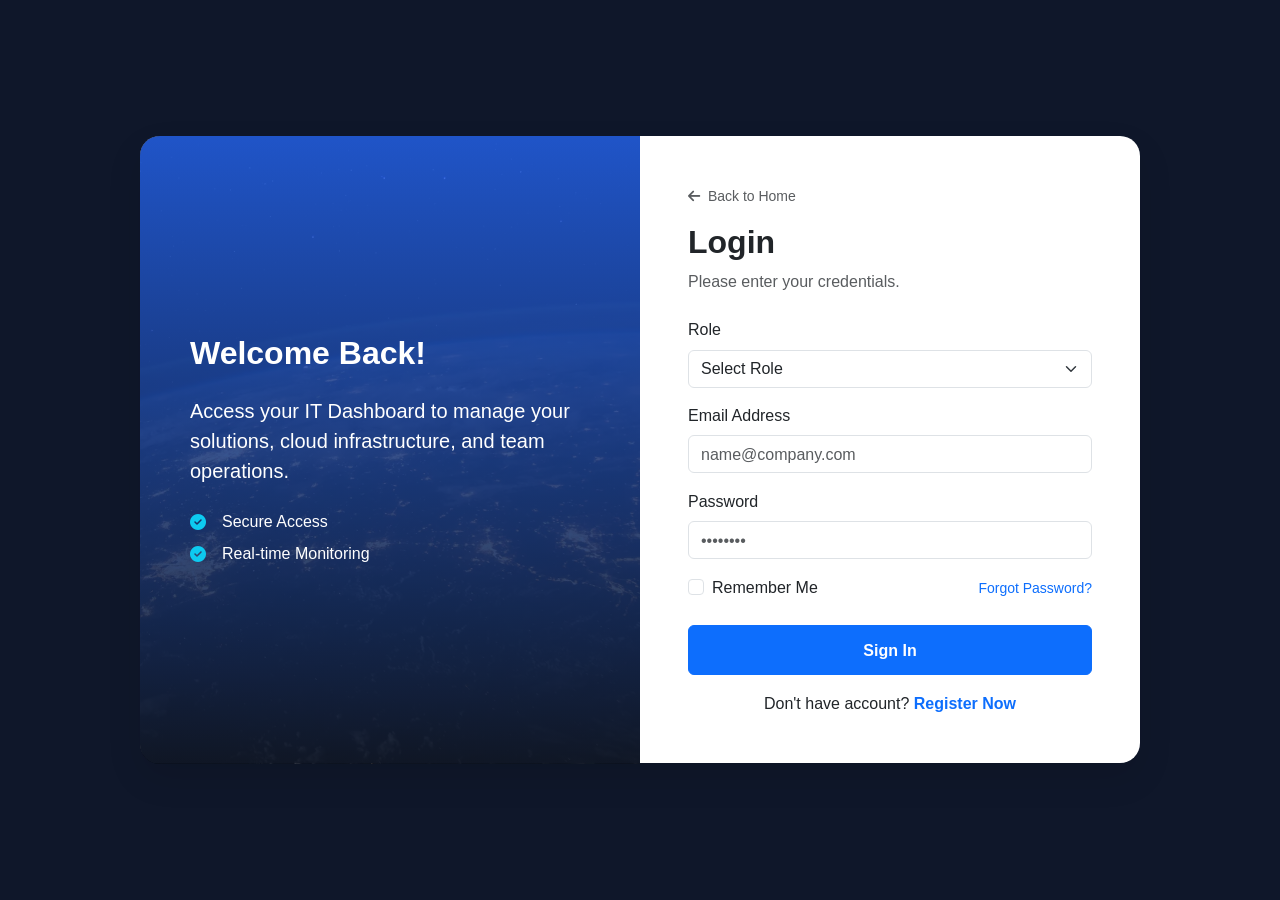
==== commit 0bb1db81: "mobile responsive changes" ====
--- a/index.html
+++ b/index.html
@@ -33,7 +33,7 @@
             </div>
 
             <!-- Right Side: Form -->
-            <div class="col-lg-6 auth-form-side">
+            <div class="col-lg-6 p-lg-5 p-3">
                 <a href="index.html" class="text-decoration-none small mb-3 d-inline-block text-muted">
                     <i class="fa-solid fa-arrow-left me-1"></i> Back to Home
                 </a>
--- a/css/style.css
+++ b/css/style.css
@@ -286,10 +286,6 @@
     color: white;
 }
 
-.auth-form-side {
-    padding: 50px;
-}
-
 .auth-btn {
     padding: 12px;
     font-weight: 600;
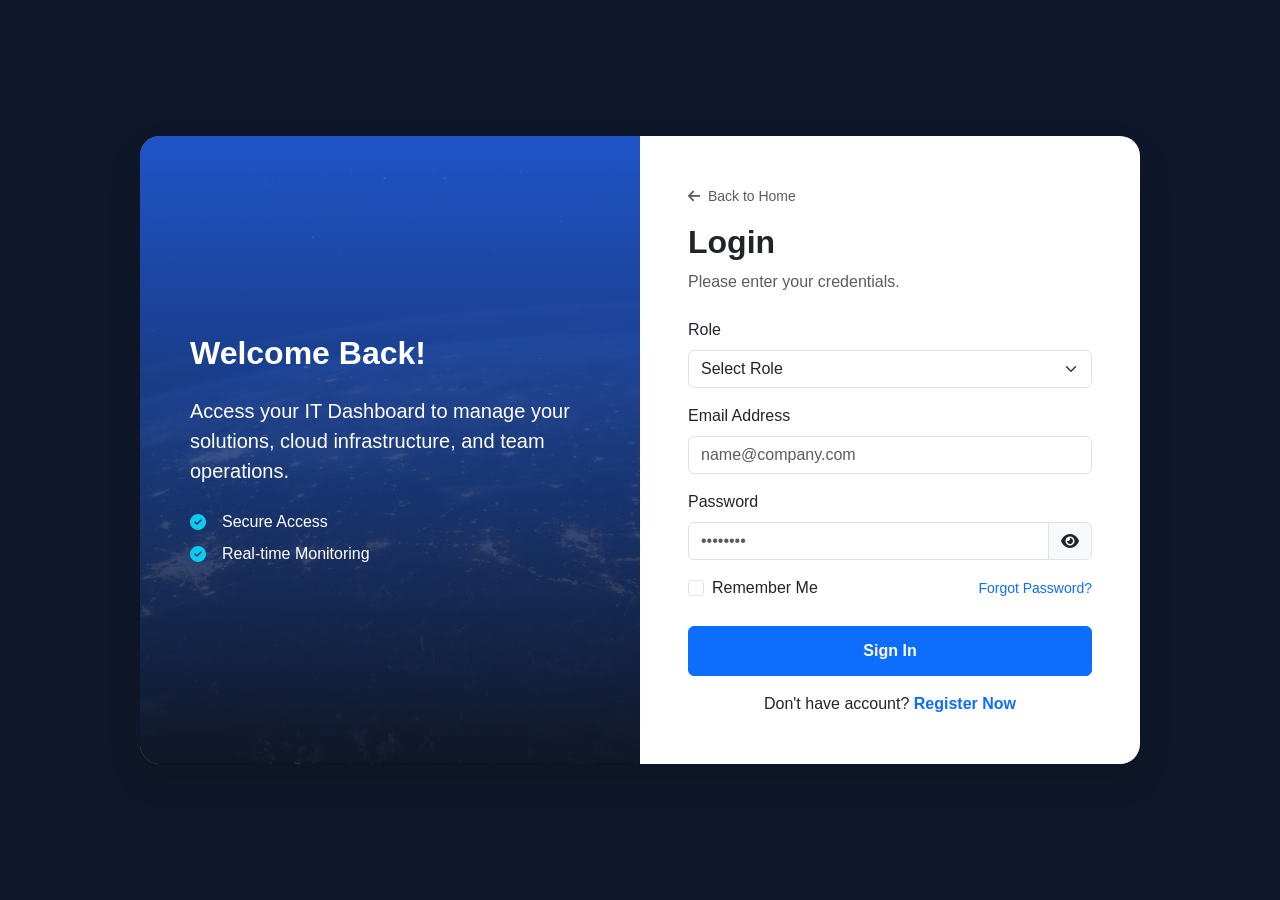
==== commit 856f8226: "eye icon changes" ====
--- a/index.html
+++ b/index.html
@@ -59,7 +59,12 @@
 
                     <div class="mb-3">
                         <label class="form-label">Password</label>
-                        <input type="password" id="loginPassword" class="form-control" placeholder="••••••••" required>
+                        <div class="input-group">
+                            <input type="password" id="loginPassword" class="form-control" placeholder="••••••••" required>
+                            <span class="input-group-text toggle-password" id="togglePassword" style="cursor: pointer;">
+                                <i class="fa-solid fa-eye"></i>
+                            </span>
+                        </div>
                     </div>
 
                     <div class="d-flex justify-content-between align-items-center mb-4">
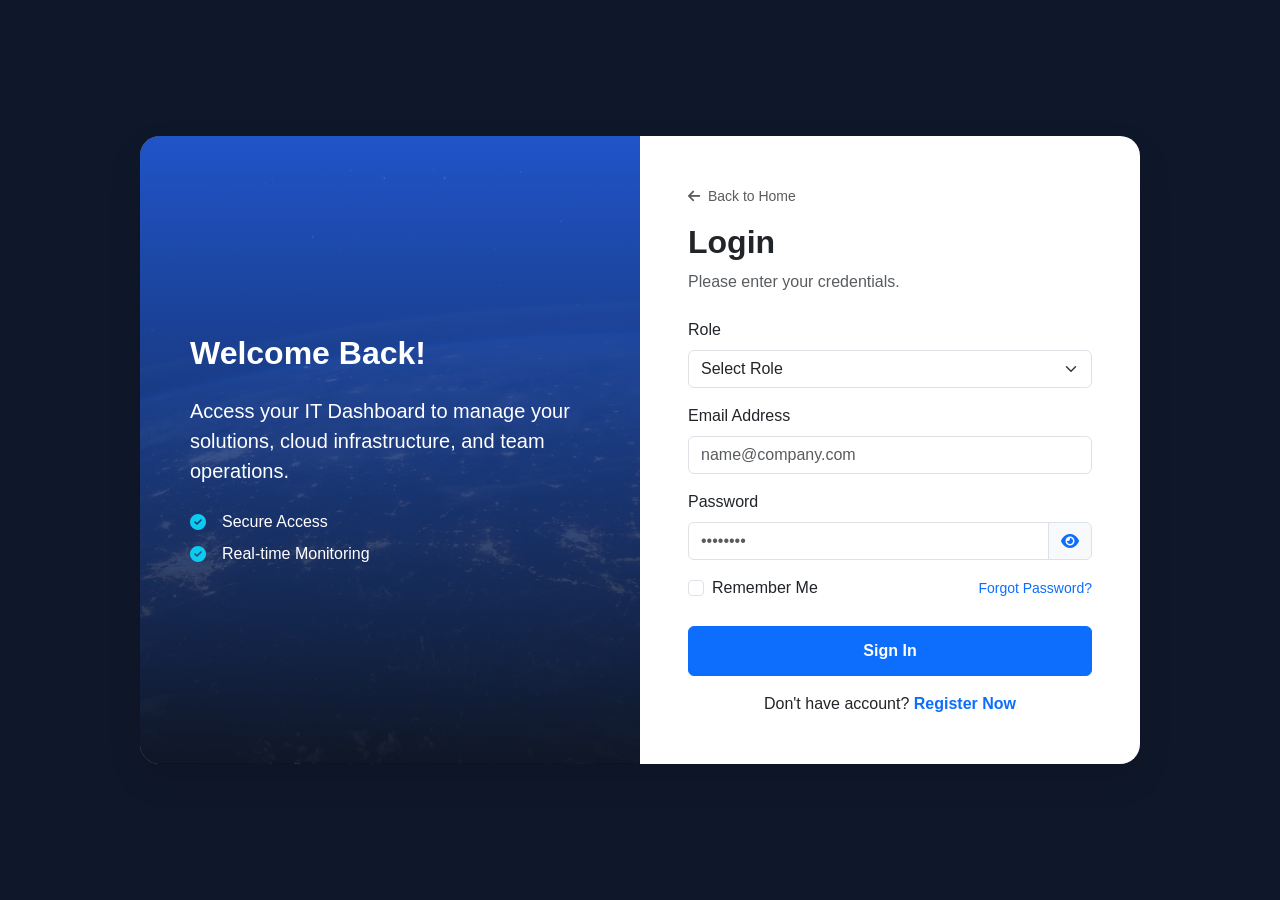
==== commit 3c6ed827: "icon color changes" ====
--- a/index.html
+++ b/index.html
@@ -62,7 +62,7 @@
                         <div class="input-group">
                             <input type="password" id="loginPassword" class="form-control" placeholder="••••••••" required>
                             <span class="input-group-text toggle-password" id="togglePassword" style="cursor: pointer;">
-                                <i class="fa-solid fa-eye"></i>
+                                <i class="fa-solid fa-eye text-primary"></i>
                             </span>
                         </div>
                     </div>
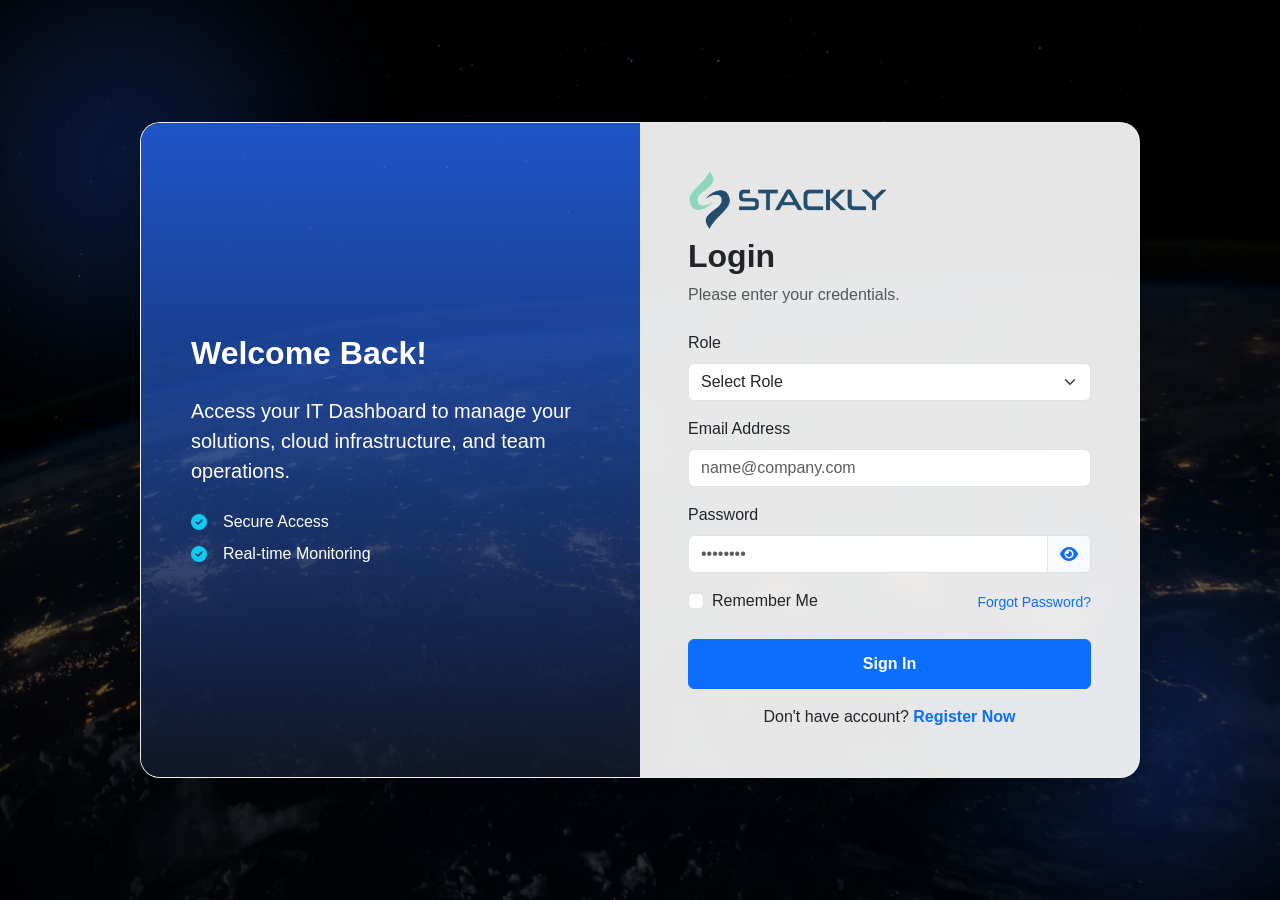
==== commit 80d21c57: "more animation and add logo changes" ====
--- a/index.html
+++ b/index.html
@@ -13,12 +13,21 @@
 <body>
 
 <div class="auth-wrapper py-5 px-3">
+    <!-- Background Animations -->
+    <div class="auth-bg-animated"></div>
+    <div class="bg-glow glow-1"></div>
+    <div class="bg-glow glow-2"></div>
+
     <div class="auth-card" data-aos="zoom-in" data-aos-duration="1000">
         <div class="row g-0">
             
             <!-- Left Side: Image & Content -->
             <div class="col-lg-6 d-none d-lg-flex auth-image-side">
                 <div data-aos="fade-right" data-aos-delay="300">
+                      <!-- <div  class=" mb-4">
+                        <img src="assets/img/logo.webp" class="img-fluid" width="200" height="200" alt="Logo">
+                    </div> -->
+
                     <h2 class="fw-bold mb-4">Welcome Back!</h2>
                     <p class="lead mb-4">Access your IT Dashboard to manage your solutions, cloud infrastructure, and team operations.</p>
                     <div class="d-flex align-items-center gap-3">
@@ -34,9 +43,16 @@
 
             <!-- Right Side: Form -->
             <div class="col-lg-6 p-lg-5 p-3">
-                <a href="index.html" class="text-decoration-none small mb-3 d-inline-block text-muted">
+                <!-- <a href="index.html" class="text-decoration-none small mb-3 d-inline-block text-muted">
                     <i class="fa-solid fa-arrow-left me-1"></i> Back to Home
-                </a>
+                </a> -->
+
+                <!-- Logo -->
+               
+                    <div  class=" mb-2">
+                        <img src="assets/img/logo.webp" class="img-fluid" width="200" height="200" alt="Logo">
+                    </div>
+                  
 
                 <h2 class="fw-bold mb-2">Login</h2>
                 <p class="text-muted mb-4">Please enter your credentials.</p>
--- a/css/style.css
+++ b/css/style.css
@@ -261,17 +261,63 @@
     display: flex;
     align-items: center;
     justify-content: center;
-    background: #0F172A; /* Changed to a dark, theme-fitting background */
+    background: #000;
+    position: relative;
+    overflow: hidden;
+    z-index: 1;
+}
+
+/* Animated Background Image */
+.auth-bg-animated {
+    position: absolute;
+    top: 0;
+    left: 0;
+    width: 100%;
+    height: 100%;
+    background: url('../assets/img/banner2.webp');
+    background-size: cover;
+    background-position: center;
+    opacity: 0.4;
+    z-index: -2;
+    animation: kenburns 40s infinite alternate linear;
+}
+
+/* Floating Glow Effects */
+.bg-glow {
+    position: absolute;
+    width: 500px;
+    height: 500px;
+    background: radial-gradient(circle, rgba(37, 99, 235, 0.3) 0%, rgba(37, 99, 235, 0) 70%);
+    border-radius: 50%;
+    z-index: -1;
+    filter: blur(50px);
+    animation: floatGlow 15s infinite alternate ease-in-out;
+}
+
+.glow-1 { top: -10%; left: -10%; }
+.glow-2 { bottom: -10%; right: -10%; animation-delay: -7s; }
+
+@keyframes kenburns {
+    from { transform: scale(1) translate(0,0); }
+    to { transform: scale(1.3) translate(-2%, -2%); }
+}
+
+@keyframes floatGlow {
+    0% { transform: translate(0, 0) rotate(0deg); }
+    100% { transform: translate(100px, 50px) rotate(30deg); }
 }
 
 .auth-card {
-    background: #fff;
+    background: rgba(255, 255, 255, 0.9);
+    backdrop-filter: blur(10px);
+    -webkit-backdrop-filter: blur(10px);
     border-radius: 20px;
     overflow: hidden;
-    box-shadow: 0 15px 35px rgba(0,0,0,0.1);
+    box-shadow: 0 25px 50px -12px rgba(0, 0, 0, 0.5);
     width: 100%;
     max-width: 1000px;
-    border: none;
+    border: 1px solid rgba(255, 255, 255, 0.3);
+    z-index: 2;
 }
 
 .auth-image-side {
@@ -284,6 +330,42 @@
     justify-content: center;
     padding: 50px;
     color: white;
+}
+
+/* Auth Brand Logo Styling */
+.auth-brand {
+    display: flex;
+    align-items: center;
+    gap: 12px;
+    margin-bottom: 25px;
+    text-decoration: none;
+}
+
+.auth-brand-icon {
+    /* width: 42px;
+    height: 42px; */
+    /* background: rgba(37, 99, 235, 0.1); */
+    color: #2563EB;
+    border-radius: 10px;
+    display: flex;
+    align-items: center;
+    justify-content: center;
+    font-size: 1.4rem;
+    overflow: hidden;
+}
+
+/* .auth-brand-icon img {
+    width: 100%;
+    height: 100%;
+    object-fit: cover;
+} */
+
+.auth-brand-text {
+    font-size: 1.3rem;
+    font-weight: 700;
+    color: #0F172A;
+    letter-spacing: -0.5px;
+    margin: 0;
 }
 
 .auth-btn {
@@ -401,4 +483,3 @@
     }
 
 }
-
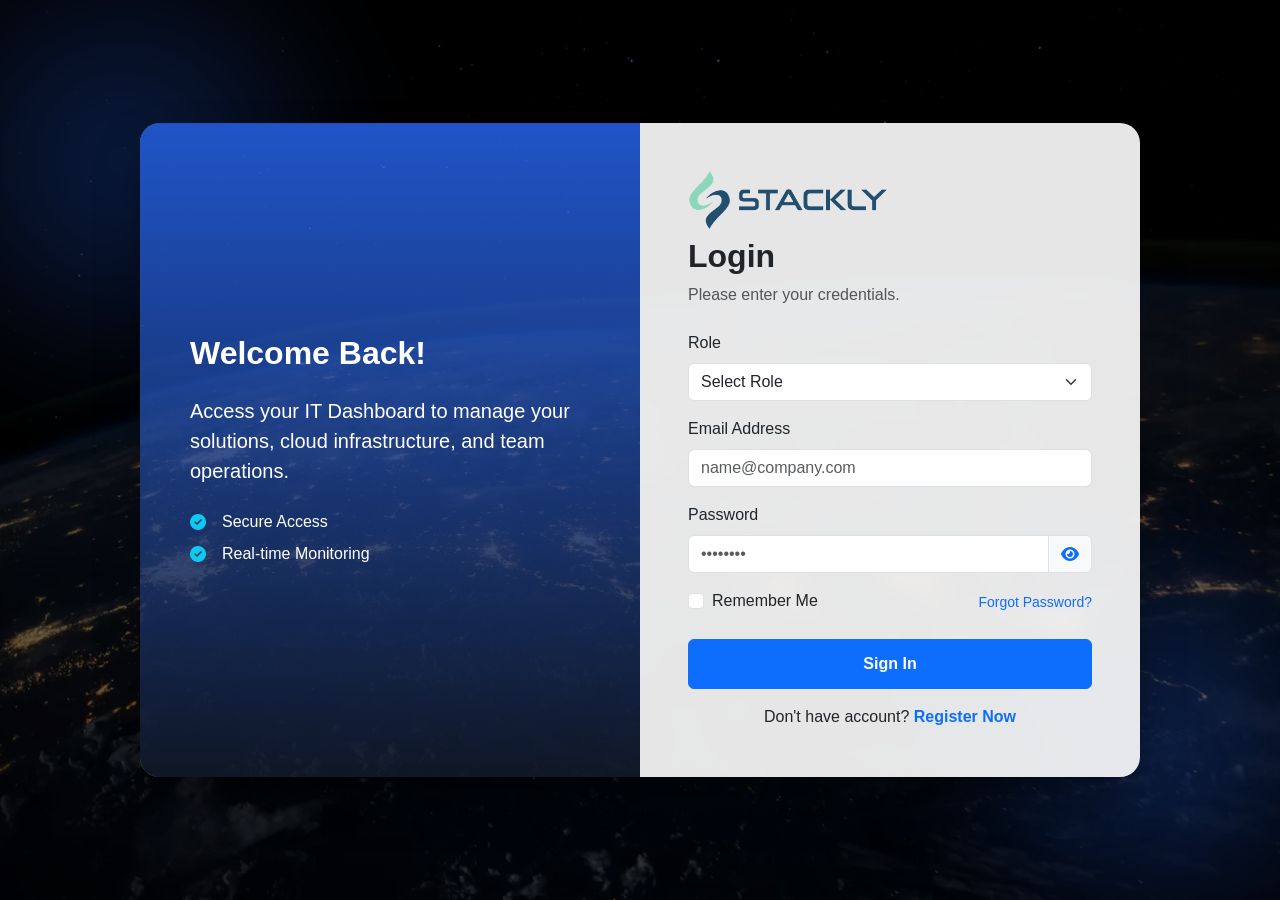
==== commit 1c0af7c6: "new changes" ====
--- a/index.html
+++ b/index.html
@@ -18,7 +18,7 @@
     <div class="bg-glow glow-1"></div>
     <div class="bg-glow glow-2"></div>
 
-    <div class="auth-card" data-aos="zoom-in" data-aos-duration="1000">
+    <div class="auth-card border-0" data-aos="zoom-in" data-aos-duration="1000">
         <div class="row g-0">
             
             <!-- Left Side: Image & Content -->
